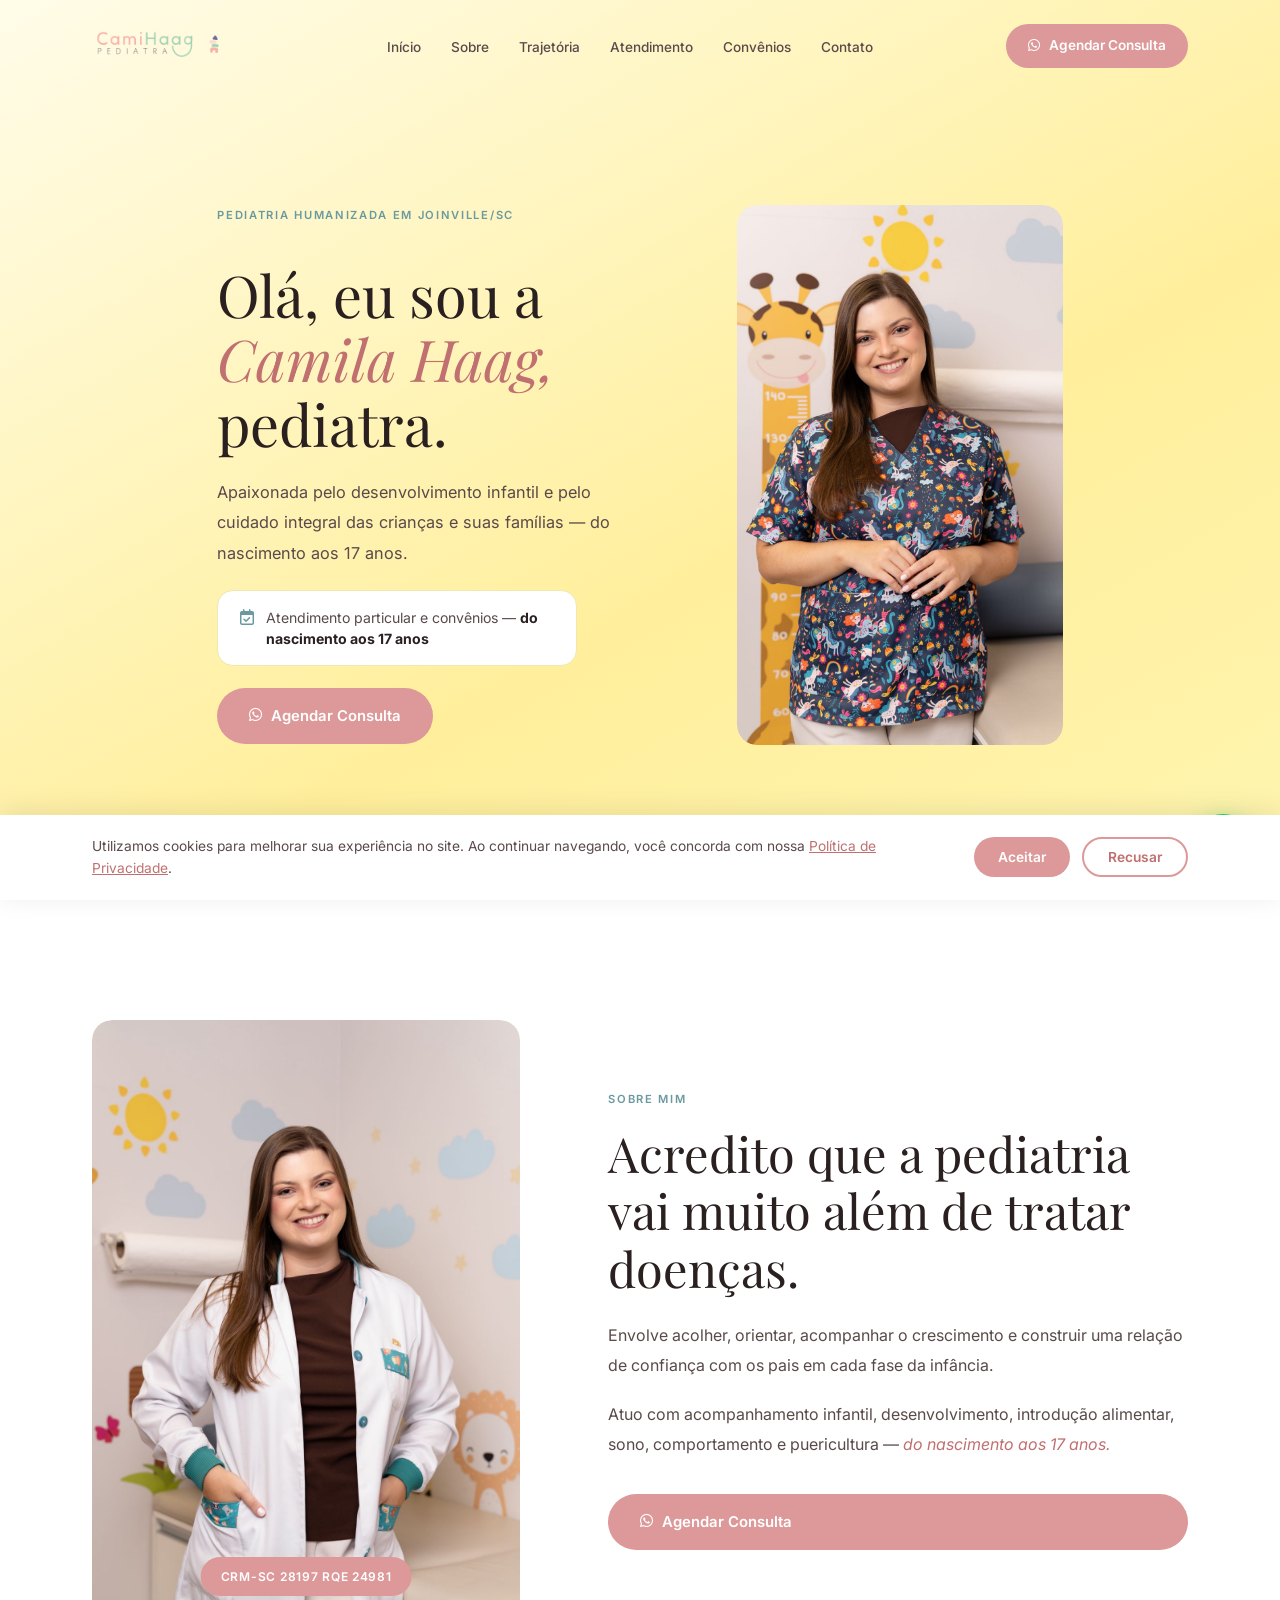
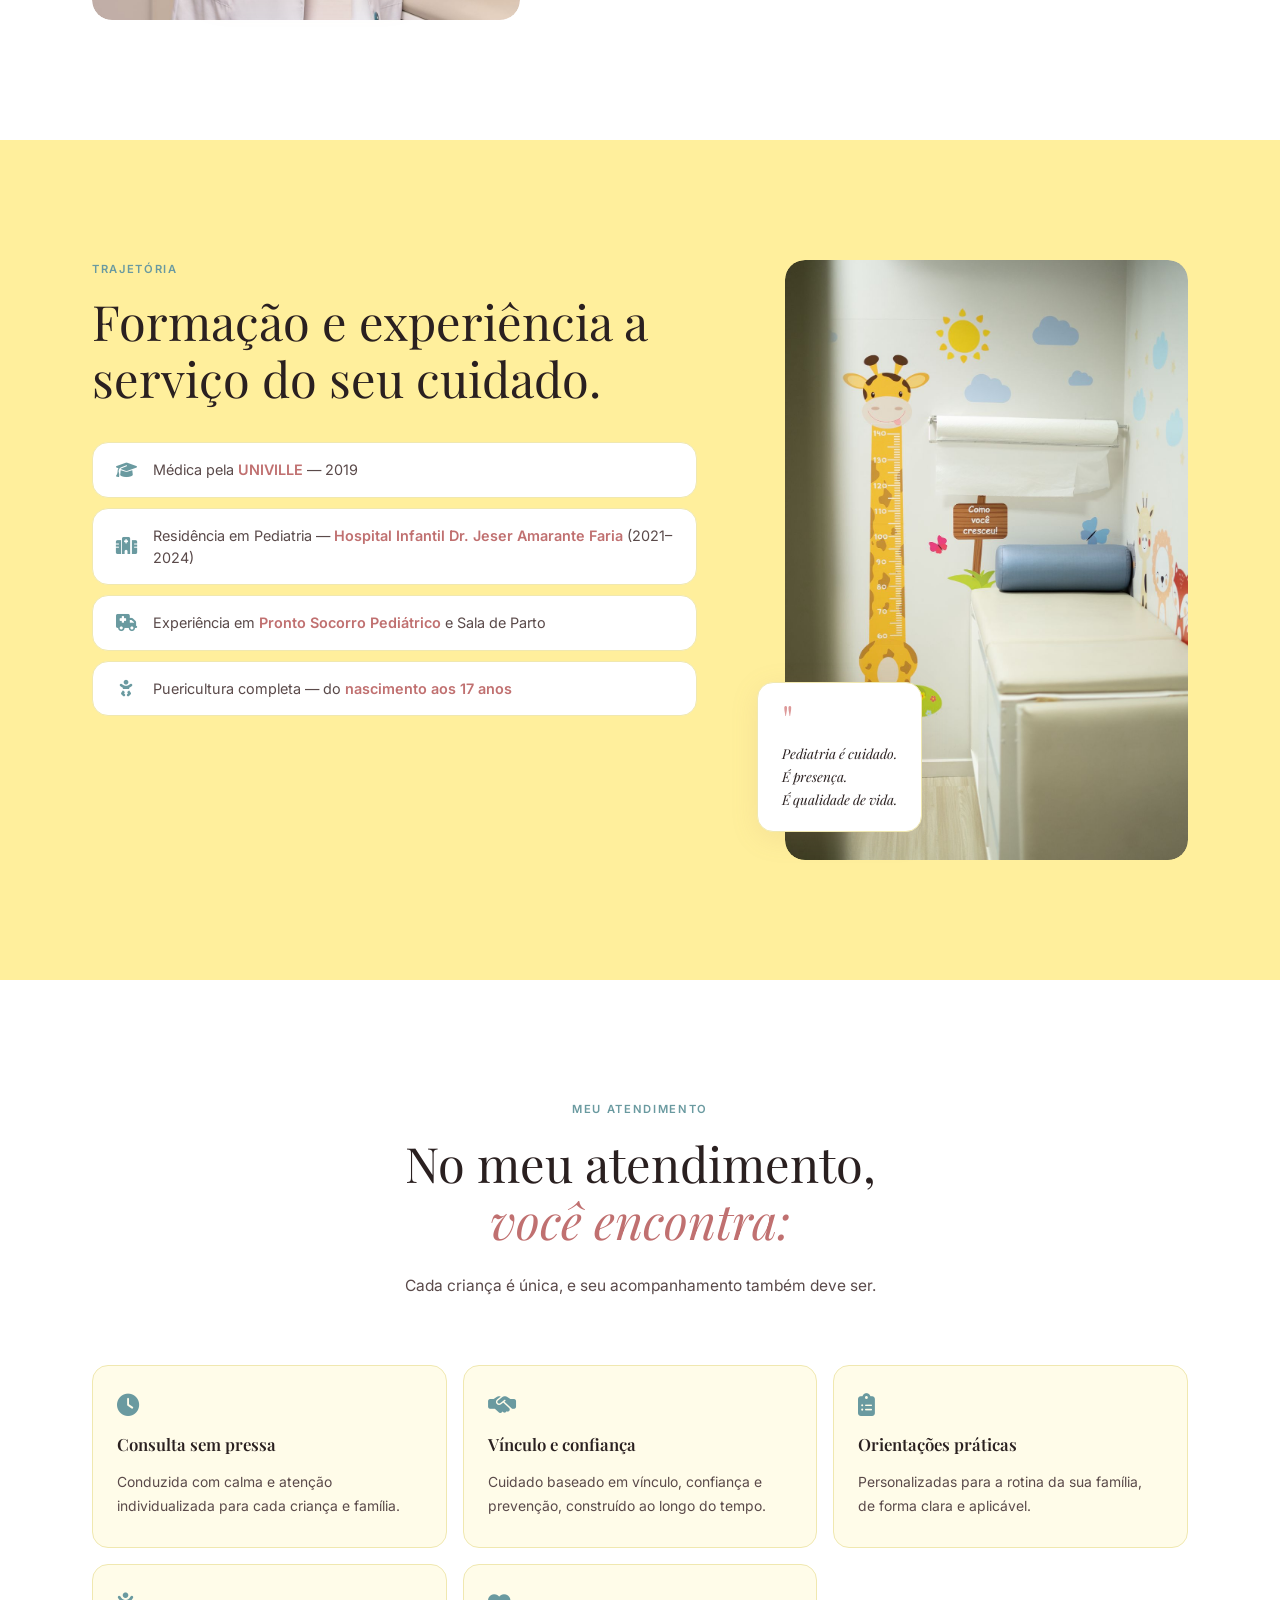
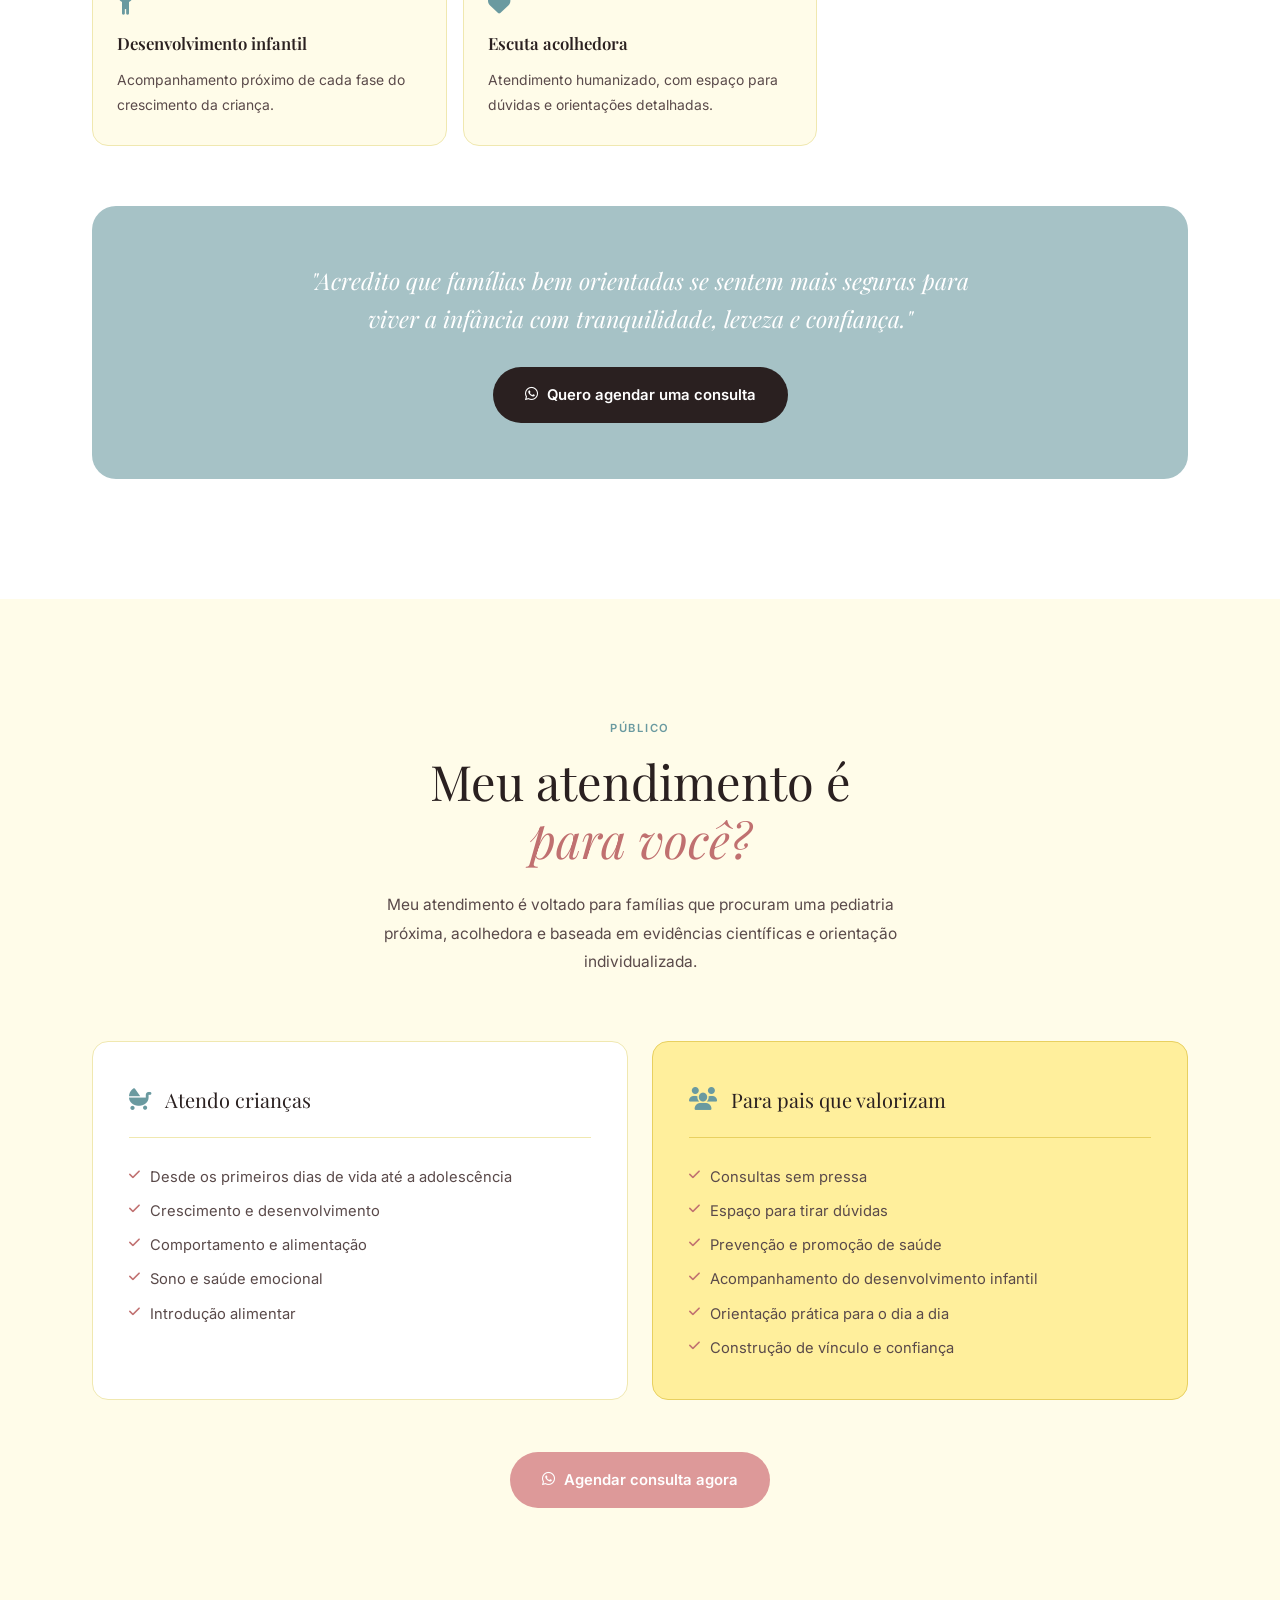
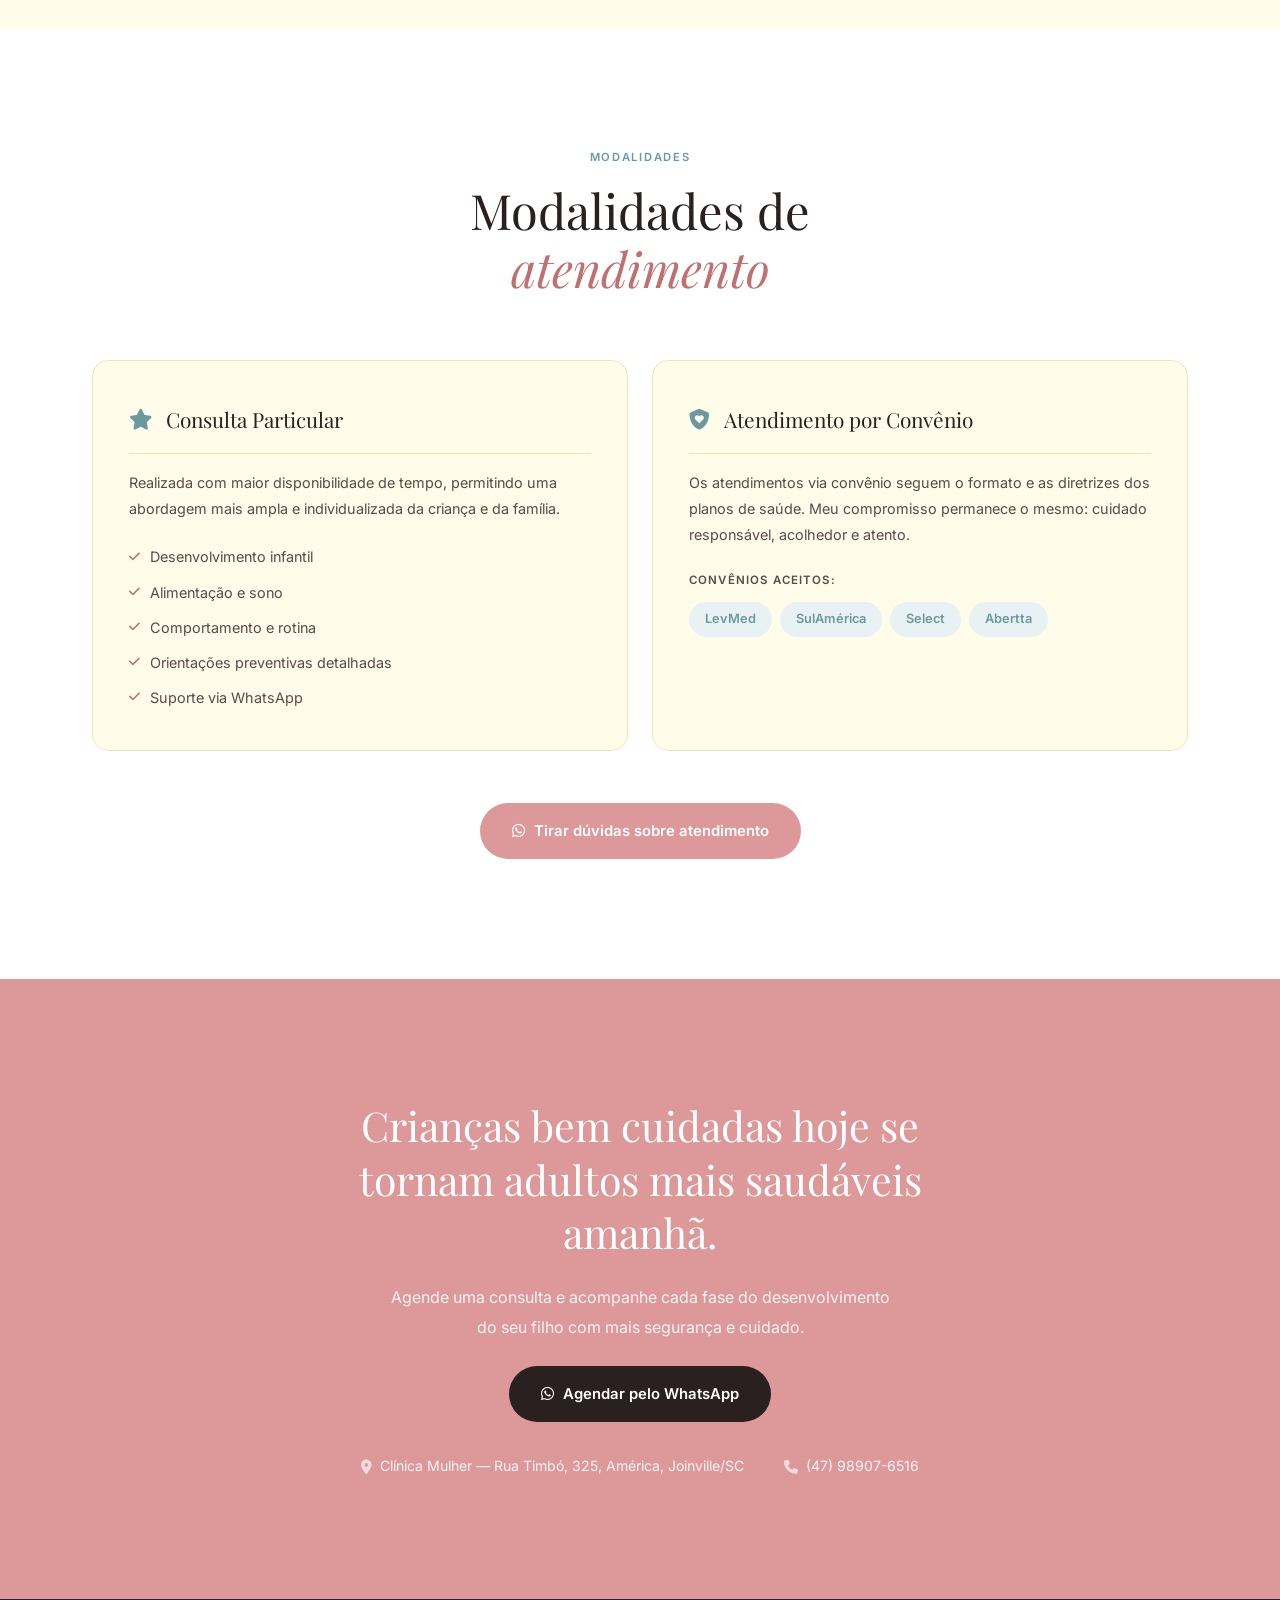
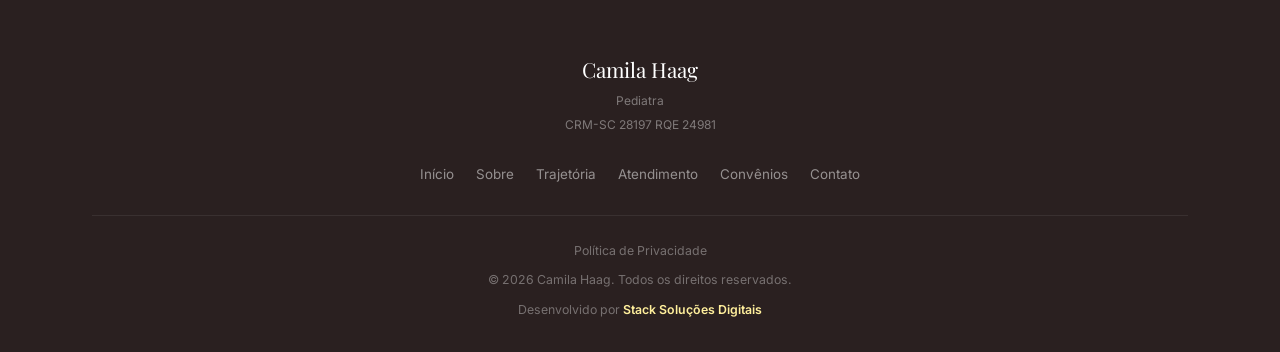
==== index.html @ 3eb721f3 "ajustes" ====
<!DOCTYPE html>
<html lang="pt-BR">
<head>
  <meta charset="UTF-8" />
  <meta name="viewport" content="width=device-width, initial-scale=1.0" />
  <meta name="description" content="Camila Haag - Pediatra em Joinville/SC. Atendimento humanizado, do nascimento à adolescência." />
  <title>Camila Haag | Pediatra</title>
  <link rel="preconnect" href="https://fonts.googleapis.com" />
  <link rel="preconnect" href="https://fonts.gstatic.com" crossorigin />
  <link href="https://fonts.googleapis.com/css2?family=Playfair+Display:ital,wght@0,400;0,600;1,400;1,600&family=Inter:wght@300;400;500;600&display=swap" rel="stylesheet" />
  <link rel="stylesheet" href="https://cdnjs.cloudflare.com/ajax/libs/font-awesome/6.5.0/css/all.min.css" />
  <link rel="stylesheet" href="styles.css" />
</head>
<body>

  <!-- ===== HEADER ===== -->
  <header class="header" id="header">
    <nav class="nav container">
      <div class="nav-logo">
        <img src="assets/logo.png" alt="Logo Camila Haag" class="nav-logo-img" />
        <div class="nav-logo-text">
        </div>
      </div>
      <ul class="nav-menu" id="navMenu">
        <li><a href="#inicio" class="nav-link">Início</a></li>
        <li><a href="#sobre" class="nav-link">Sobre</a></li>
        <li><a href="#trajetoria" class="nav-link">Trajetória</a></li>
        <li><a href="#atendimento" class="nav-link">Atendimento</a></li>
        <li><a href="#convenios" class="nav-link">Convênios</a></li>
        <li><a href="#contato" class="nav-link">Contato</a></li>
      </ul>
      <a href="https://wa.me/5547989076516?text=Olá%20Camila%2C%20vim%20pelo%20site%20e%20gostaria%20de%20agendar%20uma%20consulta." target="_blank" class="btn btn-primary nav-cta">
        <i class="fa-brands fa-whatsapp"></i> Agendar Consulta
      </a>
      <button class="hamburger" id="hamburger" aria-label="Menu">
        <span></span><span></span><span></span>
      </button>
    </nav>
  </header>

  <!-- ===== HERO ===== -->
  <section class="hero" id="inicio">
    <div class="container hero-container">
      <div class="hero-content" data-animate>
        <span class="eyebrow">Pediatria humanizada em Joinville/SC</span>
        <h1 class="hero-title">
          Olá, eu sou a<br />
          <em>Camila Haag,</em><br />
          pediatra.
        </h1>
        <p class="hero-subtitle">Apaixonada pelo desenvolvimento infantil e pelo cuidado integral das crianças e suas famílias — do nascimento aos 17 anos.</p>
        <div class="hero-info-card">
          <i class="fa-regular fa-calendar-check"></i>
          <span>Atendimento particular e convênios — <strong>do nascimento aos 17 anos</strong></span>
        </div>
        <a href="https://wa.me/5547989076516?text=Olá%20Camila%2C%20vim%20pelo%20site%20e%20gostaria%20de%20agendar%20uma%20consulta." target="_blank" class="btn btn-primary">
          <i class="fa-brands fa-whatsapp"></i> Agendar Consulta
        </a>
      </div>
      <div class="hero-photo" data-animate>
        <div class="photo-placeholder photo-placeholder--hero">
          <img src="assets/perfil-camila.jpeg" alt="Foto da Dra. Camila Haag">
        </div>
      </div>
    </div>
  </section>

  <!-- ===== SOBRE ===== -->
  <section class="sobre" id="sobre">
    <div class="container sobre-container">
      <div class="sobre-photo" data-animate>
        <div class="sobre-photo-wrap">
          <!-- SUBSTITUIR PELA FOTO REAL DA DRA. CAMILA -->
          <div class="photo-placeholder photo-placeholder--tall">
            <img src="assets/sobre-camila.jpeg" alt="Foto da Dra. Camila Haag">
          </div>
          <div class="crm-badge">CRM-SC 28197 RQE 24981</div>
        </div>
      </div>
      <div class="sobre-content" data-animate>
        <span class="eyebrow">Sobre mim</span>
        <h2 class="section-title-xl">Acredito que a pediatria vai muito além de tratar doenças.</h2>
        <p class="sobre-text">Envolve acolher, orientar, acompanhar o crescimento e construir uma relação de confiança com os pais em cada fase da infância.</p>
        <p class="sobre-text">Atuo com acompanhamento infantil, desenvolvimento, introdução alimentar, sono, comportamento e puericultura — <em>do nascimento aos 17 anos.</em></p>
        <a href="https://wa.me/5547989076516?text=Olá%20Camila%2C%20vim%20pelo%20site%20e%20gostaria%20de%20agendar%20uma%20consulta." target="_blank" class="btn btn-primary">
          <i class="fa-brands fa-whatsapp"></i> Agendar Consulta
        </a>
      </div>
    </div>
  </section>

  <!-- ===== TRAJETÓRIA ===== -->
  <section class="trajetoria" id="trajetoria">
    <div class="container trajetoria-container">
      <div class="trajetoria-content" data-animate>
        <span class="eyebrow">Trajetória</span>
        <h2 class="section-title-xl">Formação e experiência a serviço do seu cuidado.</h2>
        <div class="formacao-list">
          <div class="formacao-item" data-animate>
            <i class="fa-solid fa-graduation-cap"></i>
            <p>Médica pela <strong>UNIVILLE</strong> — 2019</p>
          </div>
          <div class="formacao-item" data-animate>
            <i class="fa-solid fa-hospital"></i>
            <p>Residência em Pediatria — <strong>Hospital Infantil Dr. Jeser Amarante Faria</strong> (2021–2024)</p>
          </div>
          <div class="formacao-item" data-animate>
            <i class="fa-solid fa-truck-medical"></i>
            <p>Experiência em <strong>Pronto Socorro Pediátrico</strong> e Sala de Parto</p>
          </div>
          <div class="formacao-item" data-animate>
            <i class="fa-solid fa-baby"></i>
            <p>Puericultura completa — do <strong>nascimento aos 17 anos</strong></p>
          </div>
        </div>
      </div>
      <div class="trajetoria-photo" data-animate>
        <div class="trajetoria-photo-wrap">
          <!-- SUBSTITUIR PELA FOTO REAL DA DRA. CAMILA -->
          <div class="photo-placeholder photo-placeholder--tall">
            <img src="assets/trajetoria-camila.jpeg" alt="Foto da Dra. Camila Haag">
          </div>
          <div class="trajetoria-quote">
            <span class="quote-mark">"</span>
            <p><em>Pediatria é cuidado.<br />É presença.<br />É qualidade de vida.</em></p>
          </div>
        </div>
      </div>
    </div>
  </section>

  <!-- ===== ATENDIMENTO ===== -->
  <section class="atendimento" id="atendimento">
    <div class="container">
      <div class="section-header" data-animate>
        <span class="eyebrow">Meu atendimento</span>
        <h2 class="section-title-xl">No meu atendimento,<br /><em>você encontra:</em></h2>
        <p class="section-subtitle">Cada criança é única, e seu acompanhamento também deve ser.</p>
      </div>
      <div class="atendimento-grid">
        <div class="atendimento-card" data-animate>
          <i class="fa-solid fa-clock"></i>
          <h3>Consulta sem pressa</h3>
          <p>Conduzida com calma e atenção individualizada para cada criança e família.</p>
        </div>
        <div class="atendimento-card" data-animate>
          <i class="fa-solid fa-handshake-simple"></i>
          <h3>Vínculo e confiança</h3>
          <p>Cuidado baseado em vínculo, confiança e prevenção, construído ao longo do tempo.</p>
        </div>
        <div class="atendimento-card" data-animate>
          <i class="fa-solid fa-clipboard-list"></i>
          <h3>Orientações práticas</h3>
          <p>Personalizadas para a rotina da sua família, de forma clara e aplicável.</p>
        </div>
        <div class="atendimento-card" data-animate>
          <i class="fa-solid fa-child-reaching"></i>
          <h3>Desenvolvimento infantil</h3>
          <p>Acompanhamento próximo de cada fase do crescimento da criança.</p>
        </div>
        <div class="atendimento-card" data-animate>
          <i class="fa-solid fa-heart"></i>
          <h3>Escuta acolhedora</h3>
          <p>Atendimento humanizado, com espaço para dúvidas e orientações detalhadas.</p>
        </div>
      </div>
      <div class="atendimento-destaque" data-animate>
        <blockquote>"Acredito que famílias bem orientadas se sentem mais seguras para viver a infância com tranquilidade, leveza e confiança."</blockquote>
        <a href="https://wa.me/5547989076516?text=Olá%20Camila%2C%20vim%20pelo%20site%20e%20gostaria%20de%20agendar%20uma%20consulta." target="_blank" class="btn btn-dark">
          <i class="fa-brands fa-whatsapp"></i> Quero agendar uma consulta
        </a>
      </div>
    </div>
  </section>

  <!-- ===== PARA VOCÊ? ===== -->
  <section class="para-voce" id="para-voce">
    <div class="container">
      <div class="section-header" data-animate>
        <span class="eyebrow">Público</span>
        <h2 class="section-title-xl">Meu atendimento é<br /><em>para você?</em></h2>
        <p class="section-subtitle">Meu atendimento é voltado para famílias que procuram uma pediatria próxima, acolhedora e baseada em evidências científicas e orientação individualizada.</p>
      </div>
      <div class="para-voce-grid">
        <div class="para-voce-card" data-animate>
          <div class="para-voce-header">
            <i class="fa-solid fa-baby-carriage"></i>
            <h3>Atendo crianças</h3>
          </div>
          <ul>
            <li><i class="fa-solid fa-check"></i> Desde os primeiros dias de vida até a adolescência</li>
            <li><i class="fa-solid fa-check"></i> Crescimento e desenvolvimento</li>
            <li><i class="fa-solid fa-check"></i> Comportamento e alimentação</li>
            <li><i class="fa-solid fa-check"></i> Sono e saúde emocional</li>
            <li><i class="fa-solid fa-check"></i> Introdução alimentar</li>
          </ul>
        </div>
        <div class="para-voce-card para-voce-card--destaque" data-animate>
          <div class="para-voce-header">
            <i class="fa-solid fa-users"></i>
            <h3>Para pais que valorizam</h3>
          </div>
          <ul>
            <li><i class="fa-solid fa-check"></i> Consultas sem pressa</li>
            <li><i class="fa-solid fa-check"></i> Espaço para tirar dúvidas</li>
            <li><i class="fa-solid fa-check"></i> Prevenção e promoção de saúde</li>
            <li><i class="fa-solid fa-check"></i> Acompanhamento do desenvolvimento infantil</li>
            <li><i class="fa-solid fa-check"></i> Orientação prática para o dia a dia</li>
            <li><i class="fa-solid fa-check"></i> Construção de vínculo e confiança</li>
          </ul>
        </div>
      </div>
      <div class="section-cta" data-animate>
        <a href="https://wa.me/5547989076516?text=Olá%20Camila%2C%20vim%20pelo%20site%20e%20gostaria%20de%20agendar%20uma%20consulta." target="_blank" class="btn btn-primary">
          <i class="fa-brands fa-whatsapp"></i> Agendar consulta agora
        </a>
      </div>
    </div>
  </section>

  <!-- ===== CONVÊNIOS ===== -->
  <section class="convenios" id="convenios">
    <div class="container">
      <div class="section-header" data-animate>
        <span class="eyebrow">Modalidades</span>
        <h2 class="section-title-xl">Modalidades de<br /><em>atendimento</em></h2>
      </div>
      <div class="convenios-grid">
        <div class="convenio-card" data-animate>
          <div class="convenio-topo">
            <i class="fa-solid fa-star"></i>
            <h3>Consulta Particular</h3>
          </div>
          <p>Realizada com maior disponibilidade de tempo, permitindo uma abordagem mais ampla e individualizada da criança e da família.</p>
          <ul>
            <li><i class="fa-solid fa-check"></i> Desenvolvimento infantil</li>
            <li><i class="fa-solid fa-check"></i> Alimentação e sono</li>
            <li><i class="fa-solid fa-check"></i> Comportamento e rotina</li>
            <li><i class="fa-solid fa-check"></i> Orientações preventivas detalhadas</li>
            <li><i class="fa-solid fa-check"></i> Suporte via WhatsApp</li>
          </ul>
        </div>
        <div class="convenio-card" data-animate>
          <div class="convenio-topo">
            <i class="fa-solid fa-shield-heart"></i>
            <h3>Atendimento por Convênio</h3>
          </div>
          <p>Os atendimentos via convênio seguem o formato e as diretrizes dos planos de saúde. Meu compromisso permanece o mesmo: cuidado responsável, acolhedor e atento.</p>
          <div class="convenios-aceitos">
            <span>Convênios aceitos:</span>
            <div class="convenios-tags">
              <span class="tag">LevMed</span>
              <span class="tag">SulAmérica</span>
              <span class="tag">Select</span>
              <span class="tag">Abertta</span>
            </div>
          </div>
        </div>
      </div>
      <div class="section-cta" data-animate>
        <a href="https://wa.me/5547989076516?text=Olá%20Camila%2C%20vim%20pelo%20site%20e%20gostaria%20de%20tirar%20dúvidas%20sobre%20o%20atendimento." target="_blank" class="btn btn-primary">
          <i class="fa-brands fa-whatsapp"></i> Tirar dúvidas sobre atendimento
        </a>
      </div>
    </div>
  </section>

  <!-- ===== CTA FINAL ===== -->
  <section class="contato" id="contato">
    <div class="container contato-container" data-animate>
      <h2 class="contato-title">Crianças bem cuidadas hoje se tornam adultos mais saudáveis amanhã.</h2>
      <p class="contato-sub">Agende uma consulta e acompanhe cada fase do desenvolvimento do seu filho com mais segurança e cuidado.</p>
      <a href="https://wa.me/5547989076516?text=Olá%20Camila%2C%20vim%20pelo%20site%20e%20gostaria%20de%20agendar%20uma%20consulta." target="_blank" class="btn btn-dark">
        <i class="fa-brands fa-whatsapp"></i> Agendar pelo WhatsApp
      </a>
      <div class="contato-info">
        <span><i class="fa-solid fa-location-dot"></i> Clínica Mulher — Rua Timbó, 325, América, Joinville/SC</span>
        <span><i class="fa-solid fa-phone"></i> (47) 98907-6516</span>
      </div>
    </div>
  </section>

  <!-- ===== RODAPÉ ===== -->
  <footer class="footer">
    <div class="container footer-container">
      <div class="footer-brand">
        <span class="footer-name">Camila Haag</span>
        <span class="footer-role">Pediatra</span>
        <span class="footer-crm">CRM-SC 28197 RQE 24981</span>
      </div>
      <div class="footer-links">
        <a href="#inicio">Início</a>
        <a href="#sobre">Sobre</a>
        <a href="#trajetoria">Trajetória</a>
        <a href="#atendimento">Atendimento</a>
        <a href="#convenios">Convênios</a>
        <a href="#contato">Contato</a>
      </div>
      <div class="footer-legal">
        <a href="politica-de-privacidade.html">Política de Privacidade</a>
        <span>© 2026 Camila Haag. Todos os direitos reservados.</span>
        <span>Desenvolvido por <a href="https://www.soustack.com.br" target="_blank" rel="noopener" class="stack-link">Stack Soluções Digitais</a></span>
      </div>
    </div>
  </footer>

  <!-- ===== WHATSAPP FLUTUANTE ===== -->
  <a href="https://wa.me/5547989076516?text=Olá%20Camila%2C%20vim%20pelo%20site%20e%20gostaria%20de%20agendar%20uma%20consulta." target="_blank" class="whatsapp-float" aria-label="WhatsApp">
    <i class="fa-brands fa-whatsapp"></i>
  </a>

  <!-- ===== COOKIE BANNER ===== -->
  <div class="cookie-banner" id="cookieBanner">
    <div class="cookie-content">
      <p>Utilizamos cookies para melhorar sua experiência no site. Ao continuar navegando, você concorda com nossa <a href="politica-de-privacidade.html">Política de Privacidade</a>.</p>
      <div class="cookie-buttons">
        <button class="cookie-btn cookie-accept" id="cookieAccept">Aceitar</button>
        <button class="cookie-btn cookie-decline" id="cookieDecline">Recusar</button>
      </div>
    </div>
  </div>

  <script src="script.js"></script>
</body>
</html>
---- styles.css ----
/* ===========================
   VARIÁVEIS E RESET
=========================== */
:root {
  --color-bg:           #fffce9;   /* amarelo muito claro — fundo principal */
  --color-yellow:       #ffef9c;   /* amarelo — destaques, cards, seções alt */
  --color-pink:         #dd9999;   /* rosa — botões primários, badges, accents */
  --color-blue:         #a6c2c6;   /* azul acinzentado — ícones, tags, hover */

  /* Derivados */
  --color-pink-dark:    #c07070;   /* rosa escuro — hover botões */
  --color-pink-light:   #f9e8e8;   /* rosa clarinho — fundo card destaque */
  --color-blue-dark:    #6a9aa0;   /* azul escuro — eyebrow, texto ícone */
  --color-blue-light:   #e8f2f4;   /* azul clarinho — fundo tags */
  --color-yellow-dark:  #e8d060;   /* amarelo escuro — borda/hover */

  --color-text:         #2a2020;   /* quase preto quente */
  --color-text-light:   #5a4a4a;   /* marrom acinzentado — parágrafos */
  --color-border:       #f0e8b0;   /* borda amarelada suave */
  --color-white:        #ffffff;

  --font-title: 'Playfair Display', serif;
  --font-body:  'Inter', sans-serif;

  --shadow-sm: 0 2px 10px rgba(180,140,100,0.08);
  --shadow-md: 0 6px 28px rgba(180,140,100,0.13);
  --shadow-lg: 0 16px 56px rgba(180,140,100,0.16);

  --radius-card:  16px;
  --radius-photo: 20px;
  --radius-pill:  50px;

  --transition: 0.3s ease;
}

*, *::before, *::after { box-sizing: border-box; margin: 0; padding: 0; }
html { scroll-behavior: smooth; }

body {
  font-family: var(--font-body);
  background: var(--color-bg);
  color: var(--color-text);
  line-height: 1.75;
  overflow-x: hidden;
}

img { max-width: 100%; height: auto; display: block; object-fit: cover; }
a { text-decoration: none; color: inherit; }
ul { list-style: none; }

.container {
  max-width: 1160px;
  margin: 0 auto;
  padding: 0 32px;
}

/* ===========================
   EYEBROW
=========================== */
.eyebrow {
  display: block;
  font-size: 0.7rem;
  font-weight: 600;
  letter-spacing: 0.15em;
  text-transform: uppercase;
  color: var(--color-blue-dark);
  margin-bottom: 14px;
}

/* ===========================
   TÍTULOS
=========================== */
.section-title-xl {
  font-family: var(--font-title);
  font-size: clamp(2rem, 3.8vw, 3.2rem);
  font-weight: 400;
  line-height: 1.18;
  color: var(--color-text);
  margin-bottom: 24px;
}
.section-title-xl em {
  font-style: italic;
  color: var(--color-pink-dark);
}

.section-subtitle {
  font-size: 0.97rem;
  color: var(--color-text-light);
  max-width: 540px;
  margin: 0 auto;
  line-height: 1.85;
  text-align: center;
}

.section-header { text-align: center; margin-bottom: 64px; }
.section-cta    { text-align: center; margin-top: 52px; }

/* ===========================
   BOTÕES
=========================== */
.btn {
  display: inline-flex;
  align-items: center;
  gap: 9px;
  padding: 15px 32px;
  border-radius: var(--radius-pill);
  font-family: var(--font-body);
  font-size: 0.93rem;
  font-weight: 600;
  cursor: pointer;
  border: none;
  transition: all var(--transition);
}

/* botão rosa — CTA principal */
.btn-primary {
  background: var(--color-pink);
  color: var(--color-white);
}
.btn-primary:hover {
  background: var(--color-pink-dark);
  transform: translateY(-2px);
  box-shadow: 0 8px 24px rgba(221,153,153,0.4);
}

/* botão escuro — sobre fundo colorido */
.btn-dark {
  background: var(--color-text);
  color: var(--color-white);
}
.btn-dark:hover {
  background: #111;
  transform: translateY(-2px);
  box-shadow: var(--shadow-md);
}

/* ===========================
   PHOTO PLACEHOLDER
=========================== */
.photo-placeholder {
  width: 100%;
  background: var(--color-blue-light);
  border-radius: var(--radius-photo);
  display: flex;
  flex-direction: column;
  align-items: center;
  justify-content: center;
  gap: 14px;
  color: var(--color-blue-dark);
  border: 2px dashed var(--color-blue);
  overflow: hidden;
  position: relative;
}
.photo-placeholder i    { font-size: 3rem; opacity: 0.35; }
.photo-placeholder span { font-size: 0.82rem; opacity: 0.5; font-weight: 500; }
.photo-placeholder--hero { height: 540px; }
.photo-placeholder--tall { height: 600px; }

.photo-placeholder img {
  position: absolute;
  top: 0;
  left: 0;
  width: 100%;
  height: 100%;
  object-fit: cover;
  object-position: center top;
  border-radius: var(--radius-photo);
}

.photo-placeholder:has(img) {
  border: none;
  background: transparent;
}

.photo-placeholder:has(img) i,
.photo-placeholder:has(img) span {
  display: none;
}

/* Foto dentro da moldura — centralizada e sem corte */
.hero-photo img,
.sobre-photo-wrap img,
.trajetoria-photo-wrap img {
  width: 100%;
  height: 100%;
  object-fit: cover;
  object-position: center top;
  border-radius: 20px;
  display: block;
}

/* ===========================
   HEADER
=========================== */
.header {
  position: fixed;
  top: 0; left: 0;
  width: 100%;
  z-index: 1000;
  padding: 22px 0;
  transition: all var(--transition);
}
.header.scrolled {
  background: rgba(255,252,233,0.97);
  backdrop-filter: blur(12px);
  box-shadow: 0 1px 0 var(--color-border);
  padding: 14px 0;
}

.nav {
  display: flex;
  align-items: center;
  justify-content: space-between;
  gap: 20px;
}

.nav-logo {
  display: flex;
  align-items: center;
  gap: 12px;
  margin-right: 20px;
}
.nav-logo-img {
  height: 48px;
  width: auto;
  object-fit: contain;
}
.nav-logo-text {
  display: flex;
  flex-direction: column;
  line-height: 1.2;
}
.nav-logo-name {
  font-family: var(--font-title);
  font-size: 1.18rem;
  font-weight: 600;
  color: var(--color-text);
}
.nav-logo-sub {
  font-size: 0.68rem;
  color: var(--color-blue-dark);
  letter-spacing: 0.1em;
  text-transform: uppercase;
  font-weight: 500;
}

.nav-menu { display: flex; gap: 2px; }
.nav-link {
  font-size: 0.85rem;
  font-weight: 500;
  color: var(--color-text-light);
  padding: 7px 14px;
  border-radius: var(--radius-pill);
  transition: all var(--transition);
}
.nav-link:hover {
  color: var(--color-pink-dark);
  background: var(--color-pink-light);
}

.nav-cta { font-size: 0.85rem; padding: 10px 22px; }

.hamburger {
  display: none;
  flex-direction: column;
  gap: 5px;
  background: none;
  border: none;
  cursor: pointer;
  z-index: 1001;
}
.hamburger span {
  display: block;
  width: 24px; height: 2px;
  background: var(--color-text);
  border-radius: 2px;
  transition: all var(--transition);
}
.hamburger.active span:nth-child(1) { transform: translateY(7px) rotate(45deg); }
.hamburger.active span:nth-child(2) { opacity: 0; }
.hamburger.active span:nth-child(3) { transform: translateY(-7px) rotate(-45deg); }

/* ===========================
   HERO
=========================== */
.hero {
  min-height: 100vh;
  background: linear-gradient(150deg, var(--color-bg) 0%, var(--color-yellow) 60%, #fff5b0 100%);
  display: flex;
  align-items: center;
  padding: 130px 0 80px;
}

.hero-container {
  display: grid;
  grid-template-columns: 1.15fr 0.85fr;
  gap: 80px;
  align-items: center;
}

.hero-content {
  display: flex;
  flex-direction: column;
  align-items: flex-start;
  gap: 22px;
}

.hero-title {
  font-family: var(--font-title);
  font-size: clamp(2.4rem, 4.5vw, 4rem);
  font-weight: 400;
  line-height: 1.12;
  color: var(--color-text);
}
.hero-title em {
  font-style: italic;
  color: var(--color-pink-dark);
}

.hero-subtitle {
  font-size: 1.02rem;
  color: var(--color-text-light);
  max-width: 440px;
  line-height: 1.85;
}

.hero-info-card {
  display: inline-flex;
  align-items: flex-start;
  gap: 12px;
  background: var(--color-white);
  border: 1px solid var(--color-border);
  border-radius: var(--radius-card);
  padding: 16px 22px;
  font-size: 0.88rem;
  color: var(--color-text-light);
  max-width: 360px;
  line-height: 1.5;
}
.hero-info-card i      { color: var(--color-blue-dark); font-size: 1rem; margin-top: 2px; flex-shrink: 0; }
.hero-info-card strong { color: var(--color-text); }

/* ===========================
   SOBRE
=========================== */
.sobre {
  padding: 120px 0;
  background: var(--color-white);
}

.sobre-container {
  display: grid;
  grid-template-columns: 0.85fr 1.15fr;
  gap: 88px;
  align-items: center;
}

.sobre-photo-wrap { position: relative; }

.crm-badge {
  position: absolute;
  bottom: 24px;
  left: 50%;
  transform: translateX(-50%);
  background: var(--color-pink);
  color: var(--color-white);
  font-size: 0.75rem;
  font-weight: 600;
  letter-spacing: 0.06em;
  padding: 9px 20px;
  border-radius: var(--radius-pill);
  white-space: nowrap;
  box-shadow: var(--shadow-md);
}

.sobre-content { display: flex; flex-direction: column; }
.sobre-text {
  font-size: 1rem;
  color: var(--color-text-light);
  line-height: 1.9;
  margin-bottom: 18px;
}
.sobre-text em { color: var(--color-pink-dark); font-style: italic; }
.sobre-content .btn { margin-top: 16px; }

/* ===========================
   TRAJETÓRIA
=========================== */
.trajetoria {
  padding: 120px 0;
  background: var(--color-yellow);
}

.trajetoria-container {
  display: grid;
  grid-template-columns: 1.2fr 0.8fr;
  gap: 88px;
  align-items: start;
}

.trajetoria-content .eyebrow        { margin-bottom: 12px; }
.trajetoria-content .section-title-xl { margin-bottom: 36px; }

.formacao-list { display: flex; flex-direction: column; gap: 10px; }

.formacao-item {
  display: flex;
  align-items: center;
  gap: 16px;
  background: var(--color-white);
  border: 1px solid var(--color-border);
  border-radius: var(--radius-card);
  padding: 16px 22px;
  transition: all var(--transition);
}
.formacao-item:hover {
  border-color: var(--color-blue);
  box-shadow: var(--shadow-sm);
  transform: translateX(5px);
}

.formacao-item > i {
  color: var(--color-blue-dark);
  font-size: 1.05rem;
  flex-shrink: 0;
  width: 22px;
  text-align: center;
}
.formacao-item p      { font-size: 0.9rem; color: var(--color-text-light); line-height: 1.5; }
.formacao-item strong { color: var(--color-pink-dark); font-weight: 600; }

.trajetoria-photo-wrap { position: relative; }

.trajetoria-quote {
  position: absolute;
  bottom: 28px;
  left: -28px;
  background: var(--color-white);
  border: 1px solid var(--color-border);
  border-radius: var(--radius-card);
  padding: 20px 24px;
  max-width: 210px;
  box-shadow: var(--shadow-md);
}
.quote-mark {
  font-family: var(--font-title);
  font-size: 2.4rem;
  color: var(--color-pink);
  line-height: 0.8;
  display: block;
  margin-bottom: 8px;
}
.trajetoria-quote p {
  font-family: var(--font-title);
  font-size: 0.85rem;
  color: var(--color-text);
  font-style: italic;
  line-height: 1.7;
}

/* ===========================
   ATENDIMENTO
=========================== */
.atendimento {
  padding: 120px 0;
  background: var(--color-white);
}

.atendimento-grid {
  display: grid;
  grid-template-columns: repeat(3, 1fr);
  gap: 16px;
}

.atendimento-card {
  background: var(--color-bg);
  border-radius: var(--radius-card);
  padding: 28px 24px;
  border: 1px solid var(--color-border);
  transition: all var(--transition);
}
.atendimento-card:hover {
  transform: translateY(-4px);
  box-shadow: var(--shadow-md);
  border-color: var(--color-blue);
}

.atendimento-card > i {
  color: var(--color-blue-dark);
  font-size: 1.4rem;
  margin-bottom: 14px;
  display: block;
}
.atendimento-card h3 {
  font-family: var(--font-title);
  font-size: 1.05rem;
  font-weight: 600;
  margin-bottom: 10px;
  color: var(--color-text);
}
.atendimento-card p {
  font-size: 0.87rem;
  color: var(--color-text-light);
  line-height: 1.75;
}

.atendimento-destaque {
  margin-top: 60px;
  padding: 56px 64px;
  background: var(--color-blue);
  border-radius: 24px;
  text-align: center;
  display: flex;
  flex-direction: column;
  align-items: center;
  gap: 28px;
}
.atendimento-destaque blockquote {
  font-family: var(--font-title);
  font-size: clamp(1.1rem, 2.2vw, 1.45rem);
  font-style: italic;
  font-weight: 400;
  color: var(--color-white);
  max-width: 680px;
  line-height: 1.65;
}

/* ===========================
   PARA VOCÊ?
=========================== */
.para-voce {
  padding: 120px 0;
  background: var(--color-bg);
}

.para-voce-grid {
  display: grid;
  grid-template-columns: 1fr 1fr;
  gap: 24px;
}

.para-voce-card {
  background: var(--color-white);
  border-radius: var(--radius-card);
  padding: 40px 36px;
  border: 1px solid var(--color-border);
}
.para-voce-card--destaque {
  background: var(--color-yellow);
  border-color: var(--color-yellow-dark);
}

.para-voce-header {
  display: flex;
  align-items: center;
  gap: 14px;
  margin-bottom: 28px;
  padding-bottom: 20px;
  border-bottom: 1px solid var(--color-border);
}
.para-voce-card--destaque .para-voce-header { border-color: var(--color-yellow-dark); }
.para-voce-header > i { color: var(--color-blue-dark); font-size: 1.4rem; }
.para-voce-header h3 {
  font-family: var(--font-title);
  font-size: 1.25rem;
  font-weight: 400;
  color: var(--color-text);
}

.para-voce-card ul  { display: flex; flex-direction: column; gap: 12px; }
.para-voce-card li {
  display: flex;
  align-items: flex-start;
  gap: 10px;
  font-size: 0.92rem;
  color: var(--color-text-light);
  line-height: 1.5;
}
.para-voce-card li > i {
  color: var(--color-pink-dark);
  margin-top: 3px;
  flex-shrink: 0;
  font-size: 0.78rem;
}

/* ===========================
   CONVÊNIOS
=========================== */
.convenios {
  padding: 120px 0;
  background: var(--color-white);
}

.convenios-grid {
  display: grid;
  grid-template-columns: 1fr 1fr;
  gap: 24px;
}

.convenio-card {
  background: var(--color-bg);
  border-radius: var(--radius-card);
  padding: 40px 36px;
  border: 1px solid var(--color-border);
  transition: all var(--transition);
}
.convenio-card:hover {
  transform: translateY(-4px);
  box-shadow: var(--shadow-md);
}

.convenio-topo {
  display: flex;
  align-items: center;
  gap: 14px;
  margin-bottom: 16px;
  padding-bottom: 16px;
  border-bottom: 1px solid var(--color-border);
}
.convenio-topo > i { color: var(--color-blue-dark); font-size: 1.3rem; }
.convenio-topo h3 {
  font-family: var(--font-title);
  font-size: 1.3rem;
  font-weight: 400;
  color: var(--color-text);
}

.convenio-card > p {
  font-size: 0.9rem;
  color: var(--color-text-light);
  line-height: 1.8;
  margin-bottom: 22px;
}

.convenio-card ul   { display: flex; flex-direction: column; gap: 10px; }
.convenio-card li {
  display: flex;
  align-items: center;
  gap: 10px;
  font-size: 0.9rem;
  color: var(--color-text-light);
}
.convenio-card li > i { color: var(--color-pink-dark); font-size: 0.78rem; }

.convenios-aceitos         { margin-top: 22px; }
.convenios-aceitos > span {
  display: block;
  font-size: 0.72rem;
  font-weight: 600;
  color: var(--color-text-light);
  text-transform: uppercase;
  letter-spacing: 0.1em;
  margin-bottom: 12px;
}
.convenios-tags { display: flex; flex-wrap: wrap; gap: 8px; }
.tag {
  background: var(--color-blue-light);
  color: var(--color-blue-dark);
  font-size: 0.8rem;
  font-weight: 600;
  padding: 6px 16px;
  border-radius: var(--radius-pill);
}

/* ===========================
   CTA FINAL
=========================== */
.contato {
  padding: 120px 0;
  background: var(--color-pink);
}
.contato-container {
  text-align: center;
  display: flex;
  flex-direction: column;
  align-items: center;
  gap: 24px;
}
.contato-title {
  font-family: var(--font-title);
  font-size: clamp(1.8rem, 3.2vw, 2.8rem);
  font-weight: 400;
  color: var(--color-white);
  max-width: 700px;
  line-height: 1.3;
}
.contato-sub {
  font-size: 1rem;
  color: rgba(255,255,255,0.88);
  max-width: 520px;
  line-height: 1.85;
}
.contato-info {
  display: flex;
  gap: 40px;
  flex-wrap: wrap;
  justify-content: center;
  margin-top: 8px;
}
.contato-info span {
  display: flex;
  align-items: center;
  gap: 8px;
  font-size: 0.88rem;
  color: rgba(255,255,255,0.88);
}
.contato-info i { color: rgba(255,255,255,0.65); }

/* ===========================
   RODAPÉ
=========================== */
.footer {
  background: var(--color-text);
  padding: 52px 0 32px;
}
.footer-container {
  display: flex;
  flex-direction: column;
  align-items: center;
  gap: 28px;
  text-align: center;
}
.footer-name {
  font-family: var(--font-title);
  font-size: 1.3rem;
  font-weight: 400;
  color: var(--color-white);
  display: block;
}
.footer-role, .footer-crm {
  display: block;
  font-size: 0.75rem;
  color: rgba(255,255,255,0.4);
  margin-top: 3px;
}
.footer-links {
  display: flex;
  gap: 22px;
  flex-wrap: wrap;
  justify-content: center;
}
.footer-links a {
  font-size: 0.84rem;
  color: rgba(255,255,255,0.5);
  transition: color var(--transition);
}
.footer-links a:hover { color: var(--color-white); }

.footer-legal {
  display: flex;
  flex-direction: column;
  gap: 8px;
  align-items: center;
  border-top: 1px solid rgba(255,255,255,0.07);
  padding-top: 24px;
  width: 100%;
}
.footer-legal span,
.footer-legal a {
  font-size: 0.77rem;
  color: rgba(255,255,255,0.36);
}
.footer-legal a:hover { color: rgba(255,255,255,0.72); }
.stack-link {
  color: var(--color-yellow) !important;
  font-weight: 600;
}
.stack-link:hover { color: var(--color-white) !important; }

/* ===========================
   WHATSAPP FLUTUANTE
=========================== */
.whatsapp-float {
  position: fixed;
  bottom: 28px; right: 28px;
  width: 58px; height: 58px;
  background: #25D366;
  border-radius: 50%;
  display: flex;
  align-items: center;
  justify-content: center;
  font-size: 1.55rem;
  color: #fff;
  box-shadow: 0 4px 20px rgba(37,211,102,0.4);
  z-index: 999;
  animation: pulse-wa 2.5s infinite;
  transition: transform var(--transition);
}
.whatsapp-float:hover { transform: scale(1.1); }
@keyframes pulse-wa {
  0%,100% { box-shadow: 0 4px 20px rgba(37,211,102,0.38); }
  50%      { box-shadow: 0 4px 36px rgba(37,211,102,0.7); }
}

/* ===========================
   COOKIE BANNER
=========================== */
.cookie-banner {
  position: fixed;
  bottom: 0; left: 0;
  width: 100%;
  background: var(--color-white);
  box-shadow: 0 -4px 28px rgba(0,0,0,0.09);
  z-index: 9999;
  padding: 20px 0;
  display: none;
}
.cookie-banner.visible { display: block; }

.cookie-content {
  max-width: 1160px;
  margin: 0 auto;
  padding: 0 32px;
  display: flex;
  align-items: center;
  justify-content: space-between;
  gap: 24px;
  flex-wrap: wrap;
}
.cookie-content p {
  font-size: 0.86rem;
  color: var(--color-text-light);
  line-height: 1.65;
  flex: 1;
}
.cookie-content a { color: var(--color-pink-dark); text-decoration: underline; }

.cookie-buttons { display: flex; gap: 12px; flex-shrink: 0; }
.cookie-btn {
  padding: 10px 24px;
  border-radius: var(--radius-pill);
  font-size: 0.86rem;
  font-weight: 600;
  cursor: pointer;
  border: none;
  font-family: var(--font-body);
  transition: opacity var(--transition);
}
.cookie-accept { background: var(--color-pink); color: #fff; }
.cookie-decline {
  background: transparent;
  color: var(--color-pink-dark);
  border: 2px solid var(--color-pink);
}
.cookie-btn:hover { opacity: 0.8; }

/* ===========================
   ANIMAÇÕES
=========================== */
[data-animate] {
  opacity: 0;
  transform: translateY(28px);
  transition: opacity 0.72s ease, transform 0.72s ease;
}
[data-animate].visible {
  opacity: 1;
  transform: translateY(0);
}

/* ===========================
   RESPONSIVIDADE
=========================== */
@media (max-width: 1024px) {
  .atendimento-grid { grid-template-columns: repeat(2, 1fr); }
  .hero-container, .sobre-container, .trajetoria-container { gap: 52px; }
}

@media (max-width: 768px) {
  .nav-menu {
    display: none;
  }

  .nav-cta {
    display: none;
  }

  .nav-menu.open {
    display: flex;
    flex-direction: column;
    position: fixed;
    top: 0;
    left: 0;
    width: 100vw;
    height: 100vh;
    background-color: #fffce9;
    align-items: center;
    justify-content: center;
    gap: 32px;
    z-index: 9998;
    overflow: hidden;
  }

  .nav-menu.open .nav-link {
    font-size: 1.3rem;
    font-weight: 500;
    color: #2a2020;
  }

  .hamburger {
    display: flex;
    z-index: 9999;
    position: relative;
  }

  .hero-container,
  .sobre-container,
  .trajetoria-container {
    grid-template-columns: 1fr;
    text-align: center;
    gap: 44px;
  }

  .hero-content   { align-items: center; }
  .hero-info-card { margin: 0 auto; }
  .sobre-content  { align-items: center; text-align: center; }

  .trajetoria-quote {
    position: static;
    margin-top: 24px;
    max-width: 100%;
    left: 0;
  }

  .atendimento-grid { grid-template-columns: 1fr; }
  .atendimento-destaque { padding: 36px 24px; }

  .para-voce-grid, .convenios-grid { grid-template-columns: 1fr; }

  .contato-info   { flex-direction: column; gap: 12px; }
  .footer-links   { gap: 14px; }

  .cookie-content { flex-direction: column; align-items: flex-start; }
  .cookie-buttons { width: 100%; }
  .cookie-btn     { flex: 1; text-align: center; }
}
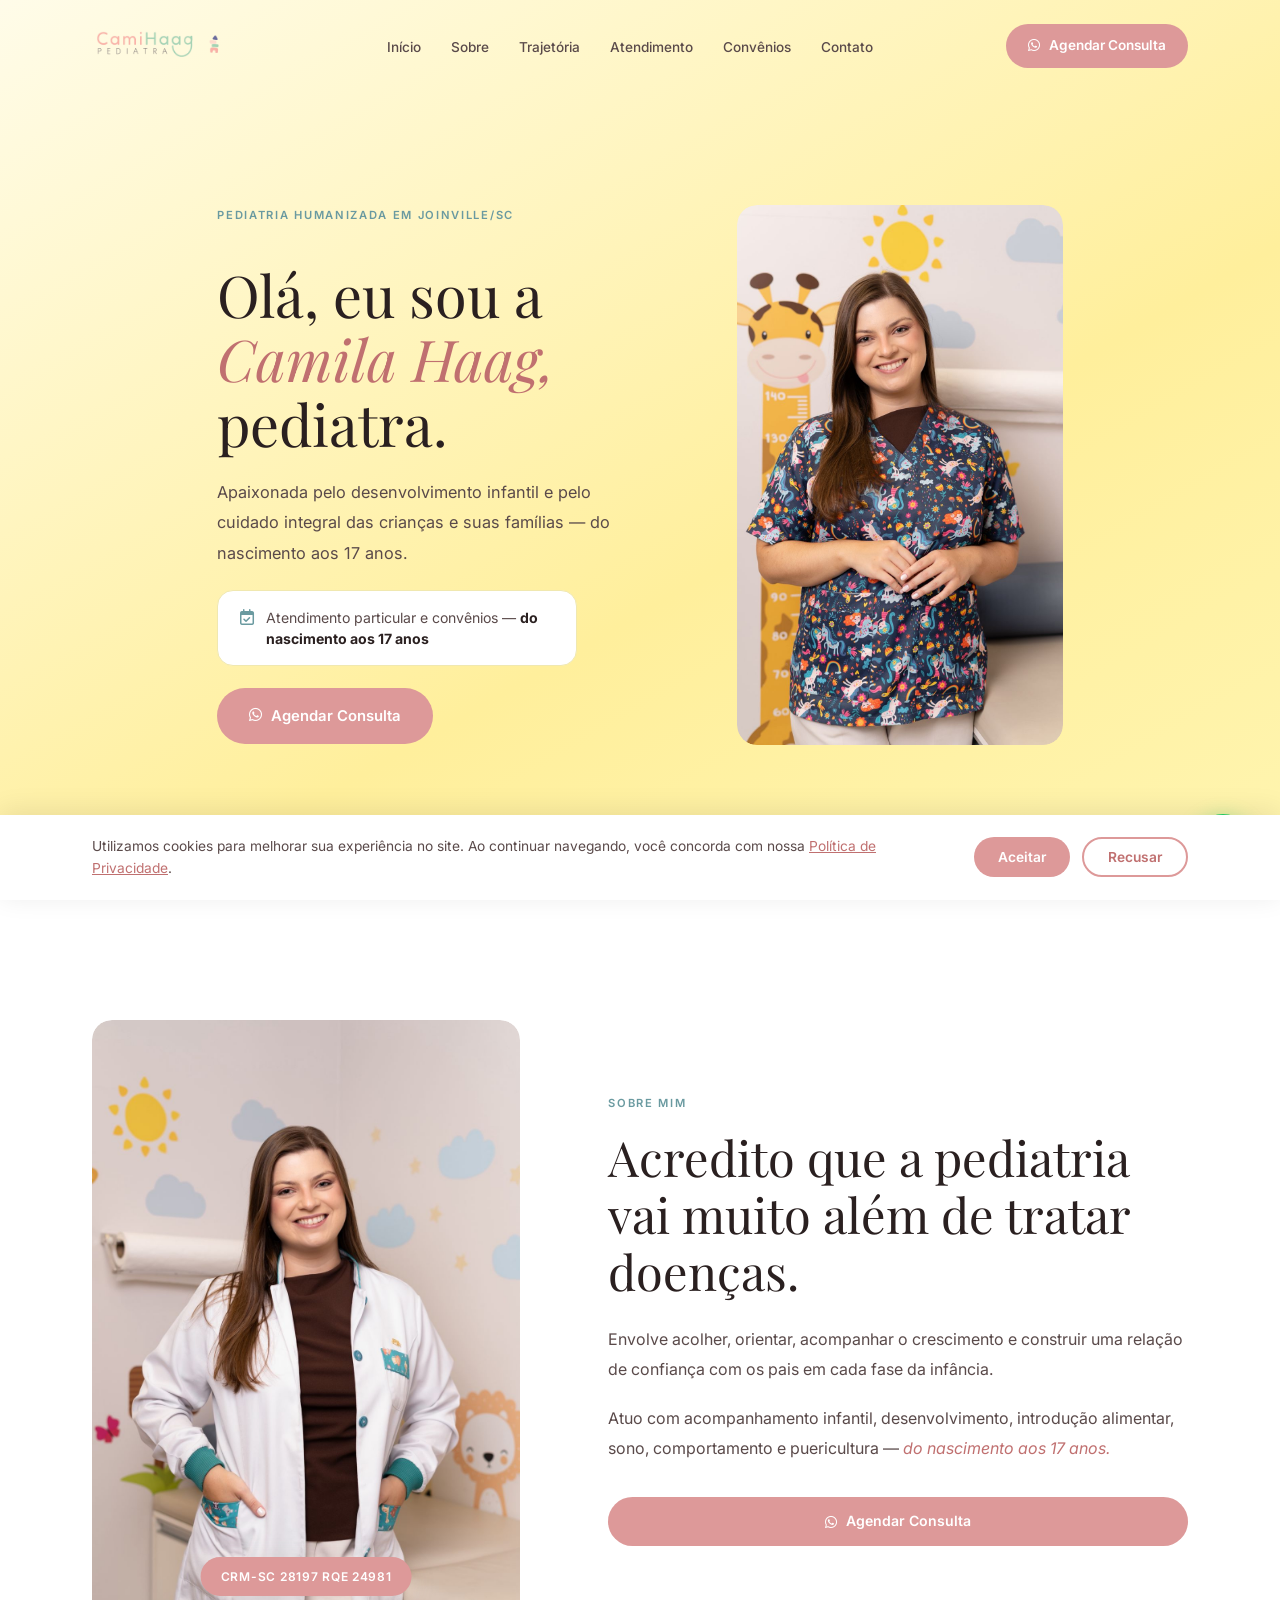
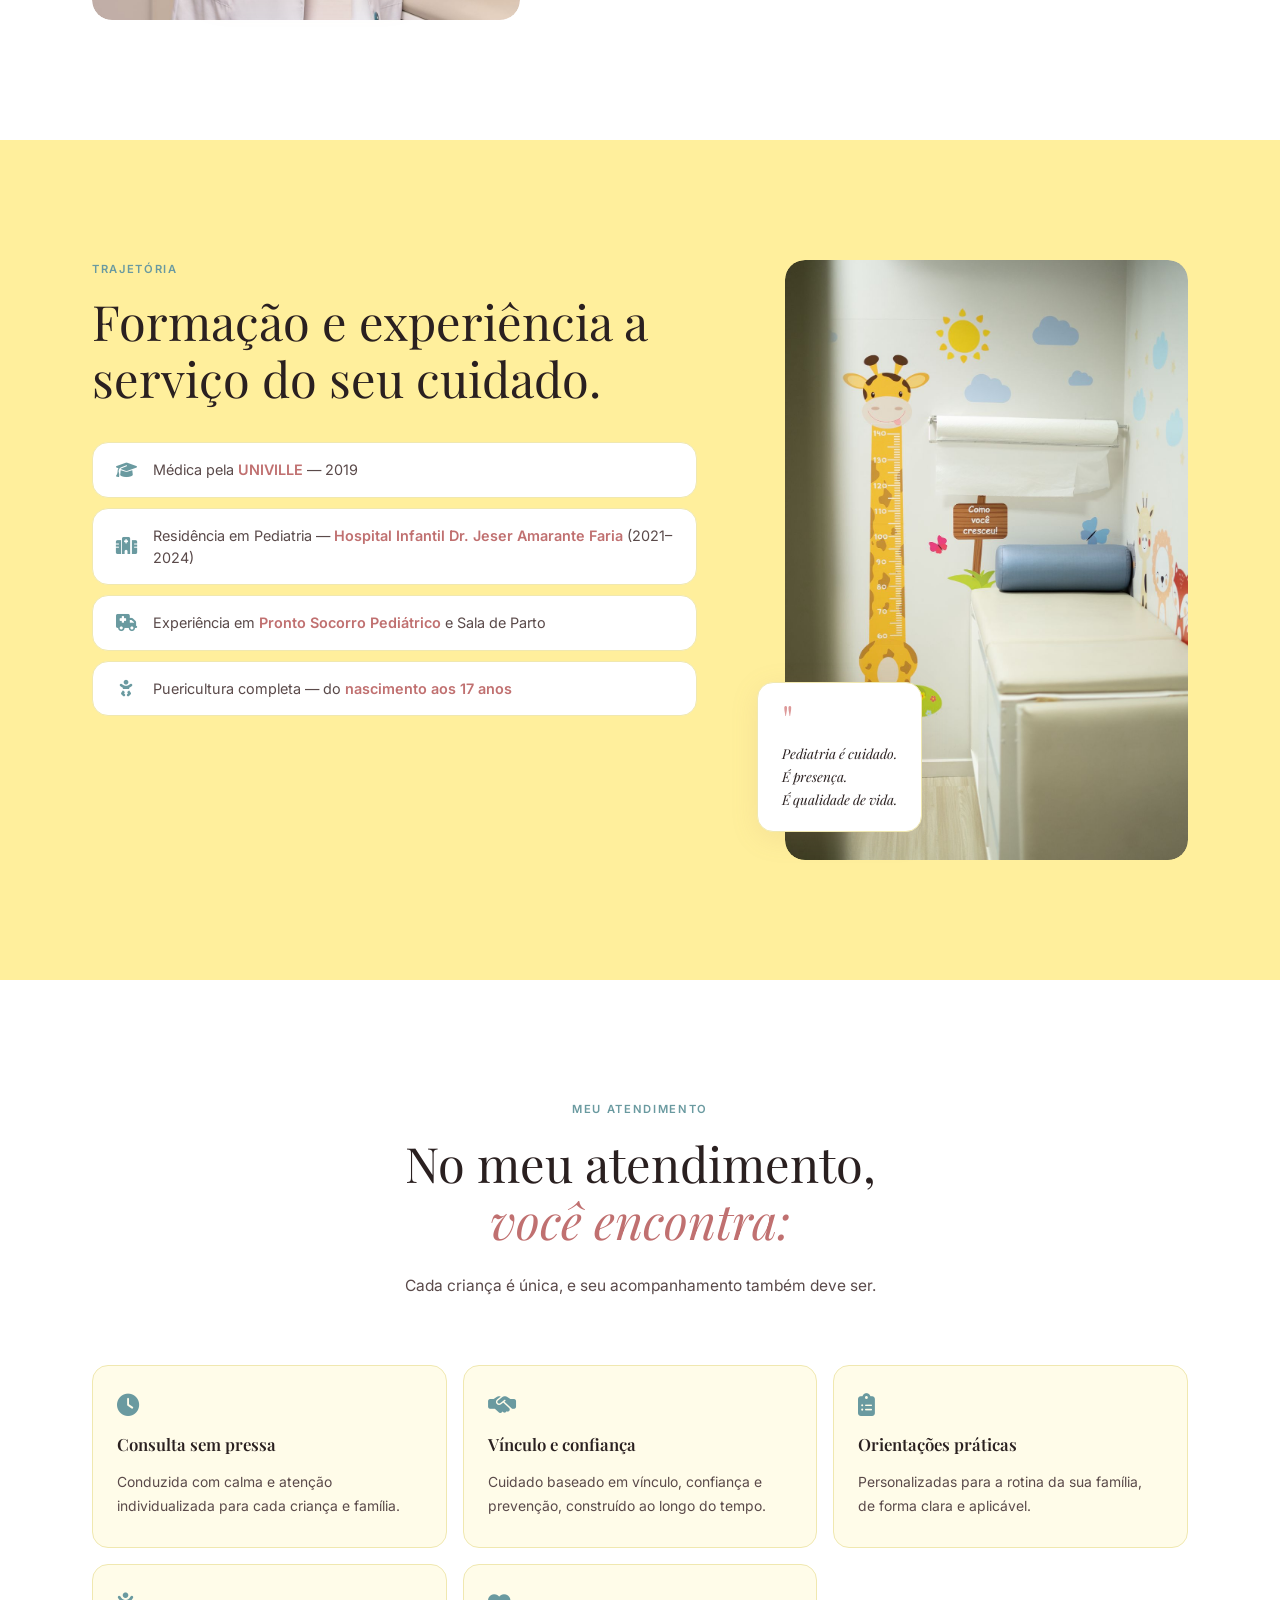
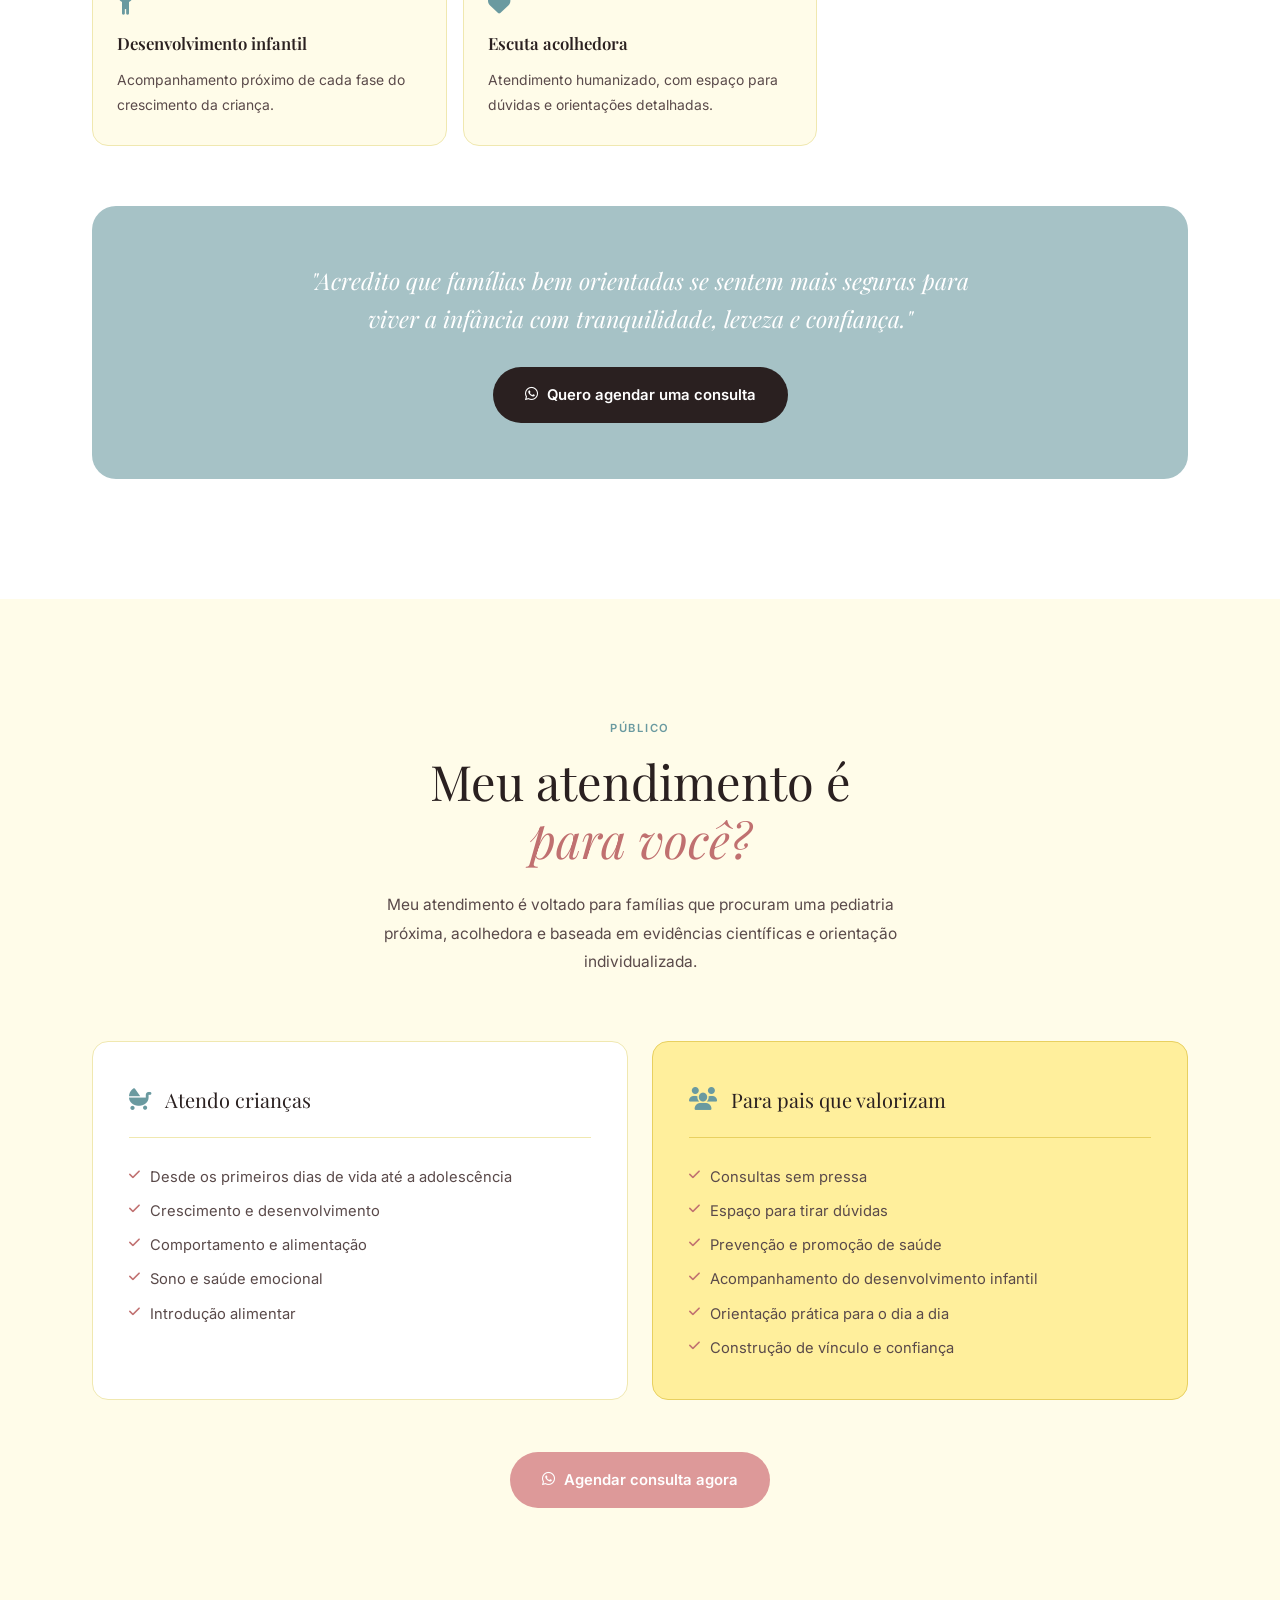
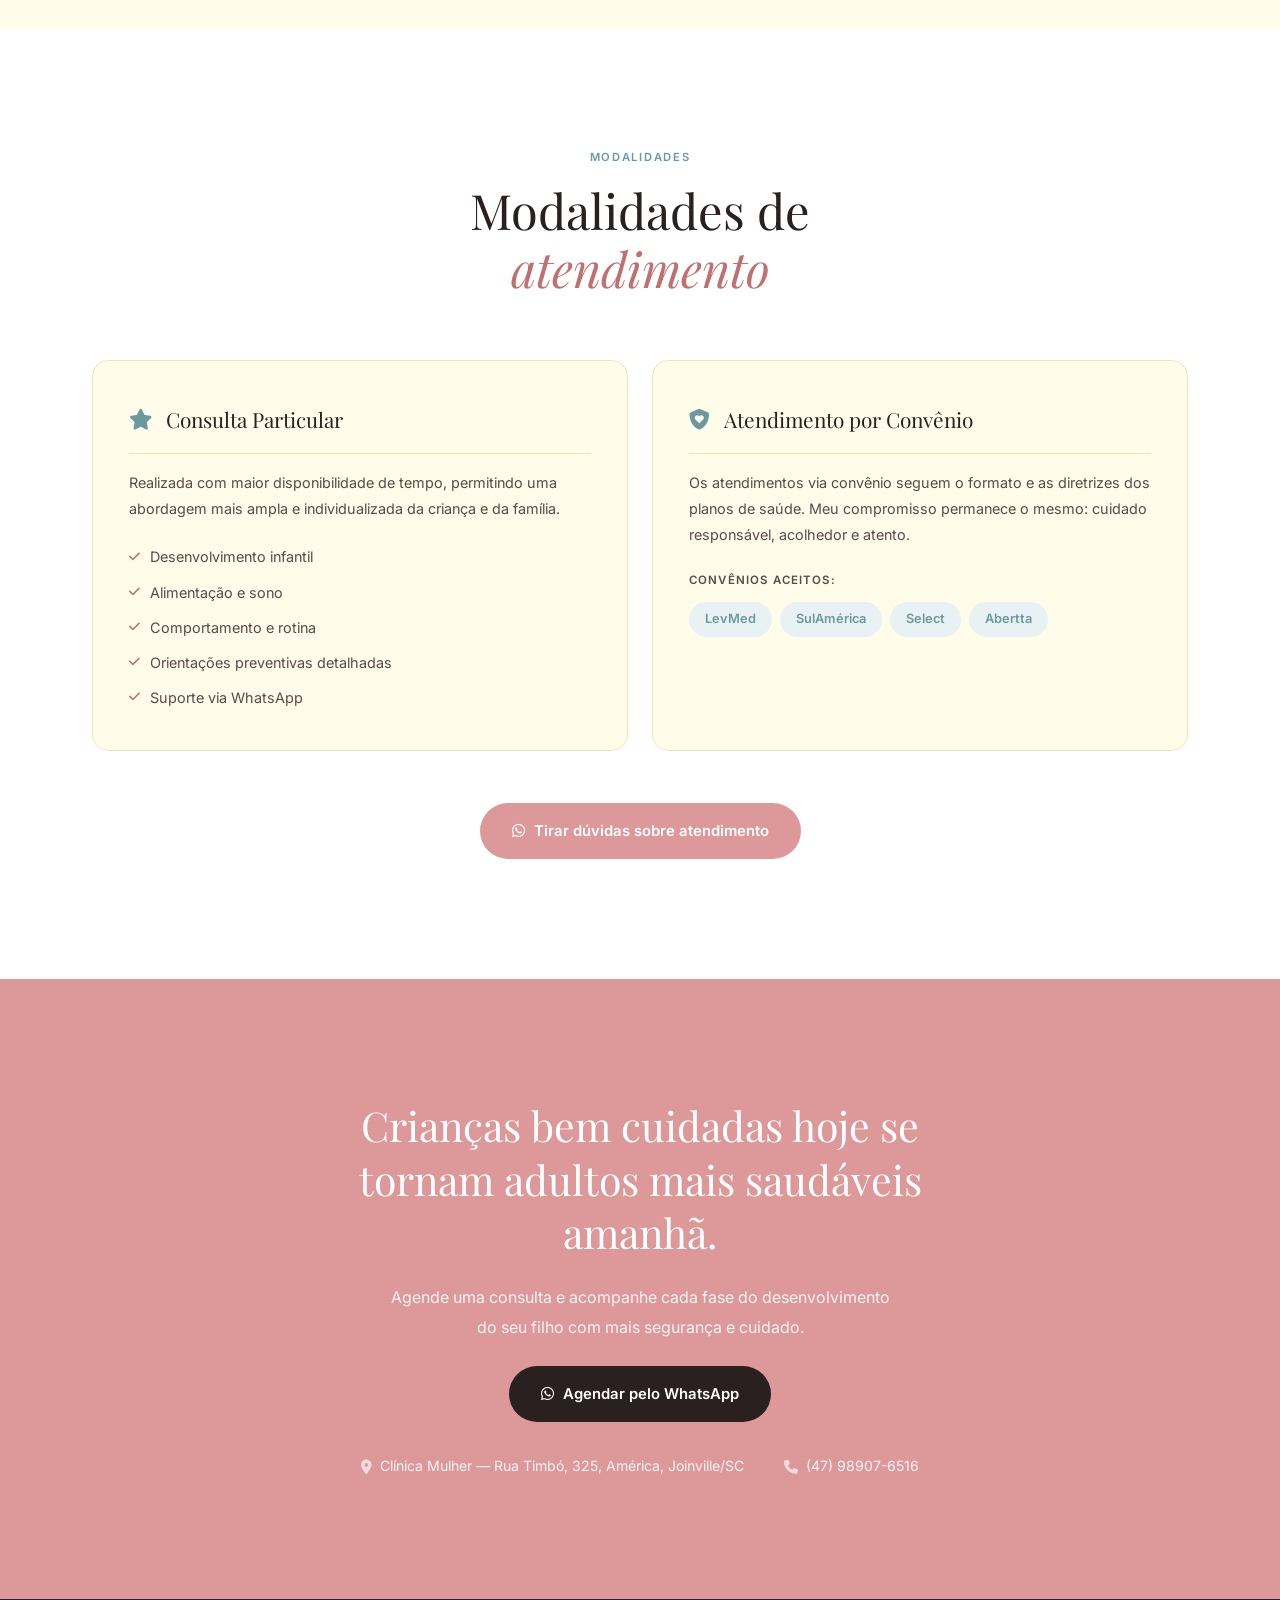
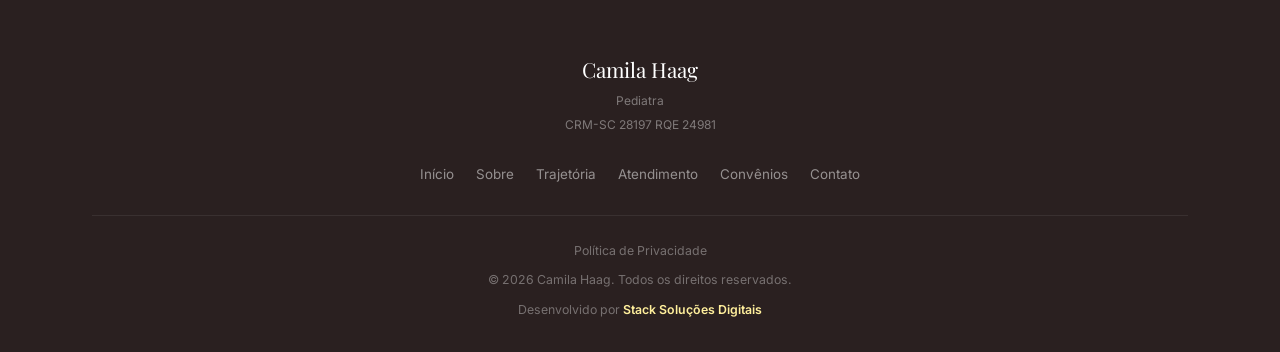
==== commit 9abb842f: "ajuste ano" ====
--- a/index.html
+++ b/index.html
@@ -298,7 +298,7 @@
       </div>
       <div class="footer-legal">
         <a href="politica-de-privacidade.html">Política de Privacidade</a>
-        <span>© 2026 Camila Haag. Todos os direitos reservados.</span>
+        <span>© <span id="ano-atual"></span> Camila Haag. Todos os direitos reservados.</span>
         <span>Desenvolvido por <a href="https://www.soustack.com.br" target="_blank" rel="noopener" class="stack-link">Stack Soluções Digitais</a></span>
       </div>
     </div>
--- a/styles.css
+++ b/styles.css
@@ -381,7 +381,12 @@
   margin-bottom: 18px;
 }
 .sobre-text em { color: var(--color-pink-dark); font-style: italic; }
-.sobre-content .btn { margin-top: 16px; }
+.sobre-content .btn {
+  margin-top: 16px;
+  padding: 12px 24px;
+  font-size: 0.88rem;
+  justify-content: center;
+}
 
 /* ===========================
    TRAJETÓRIA
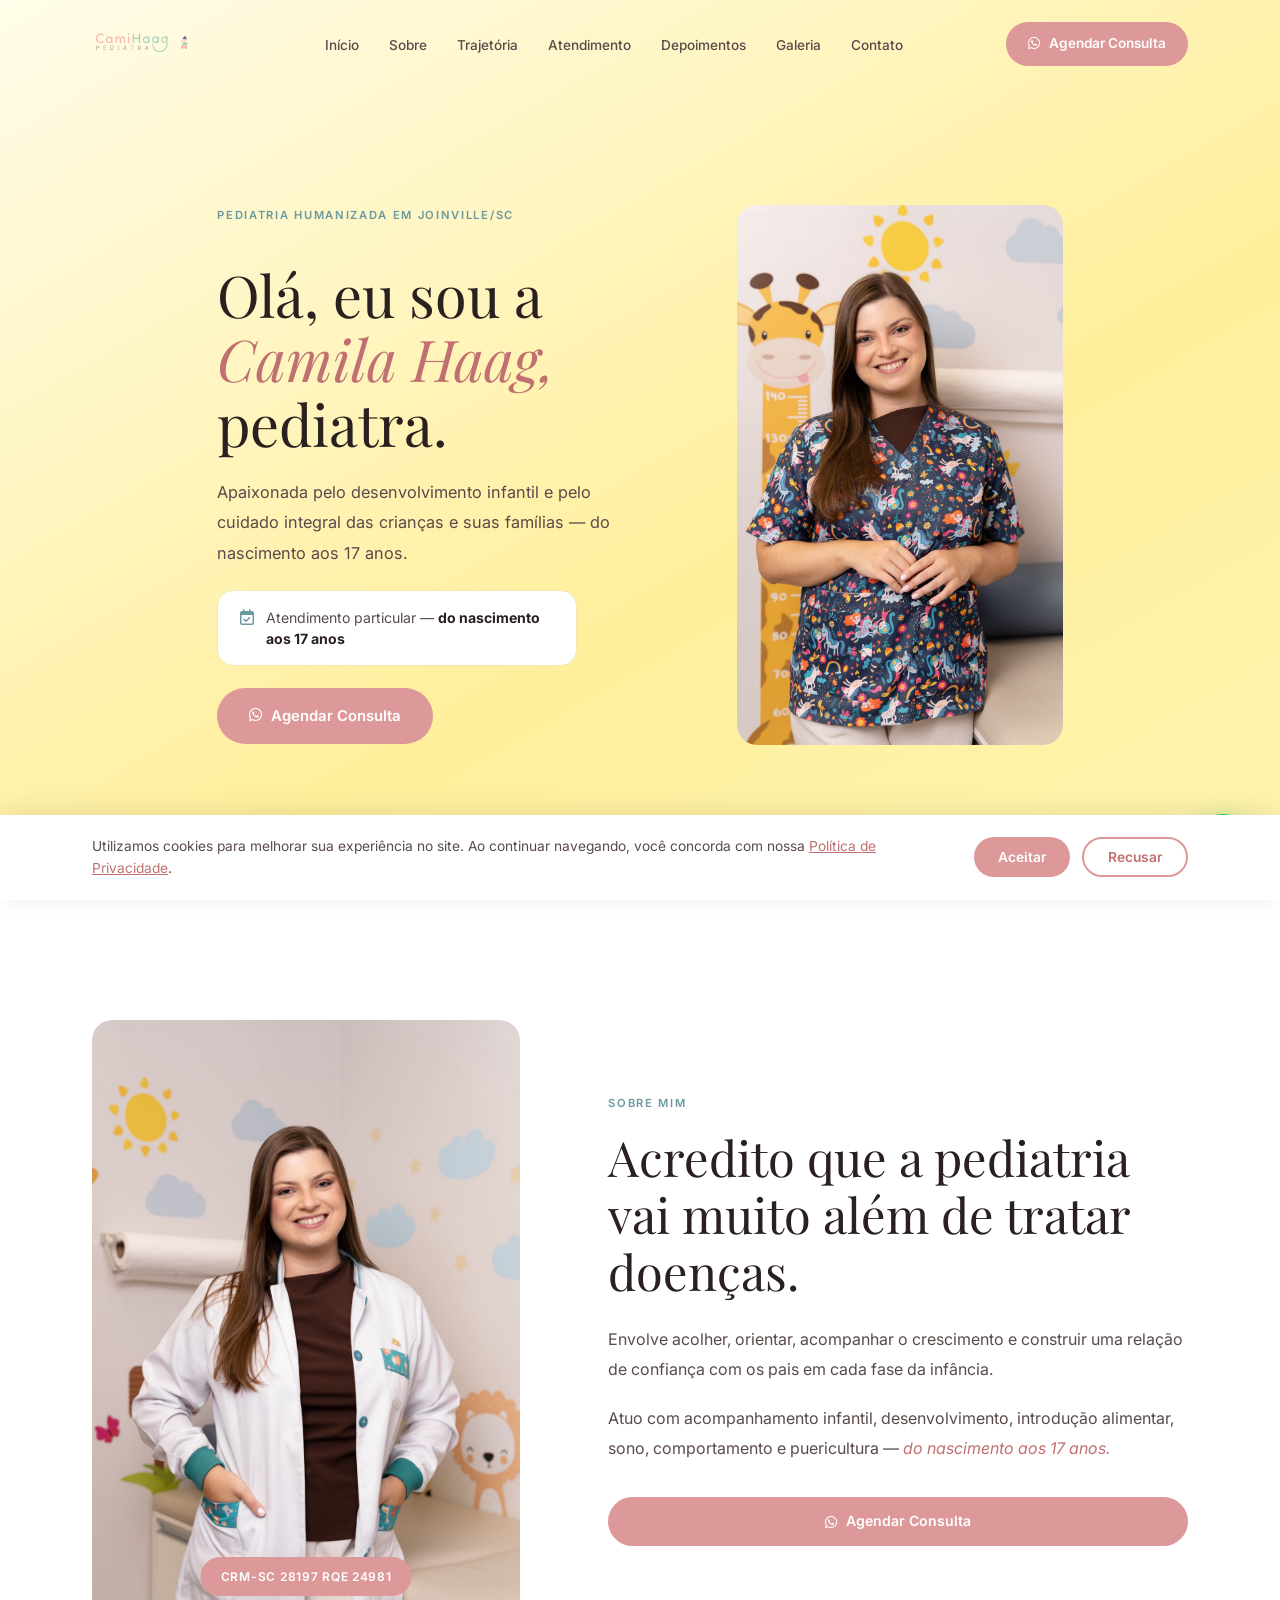
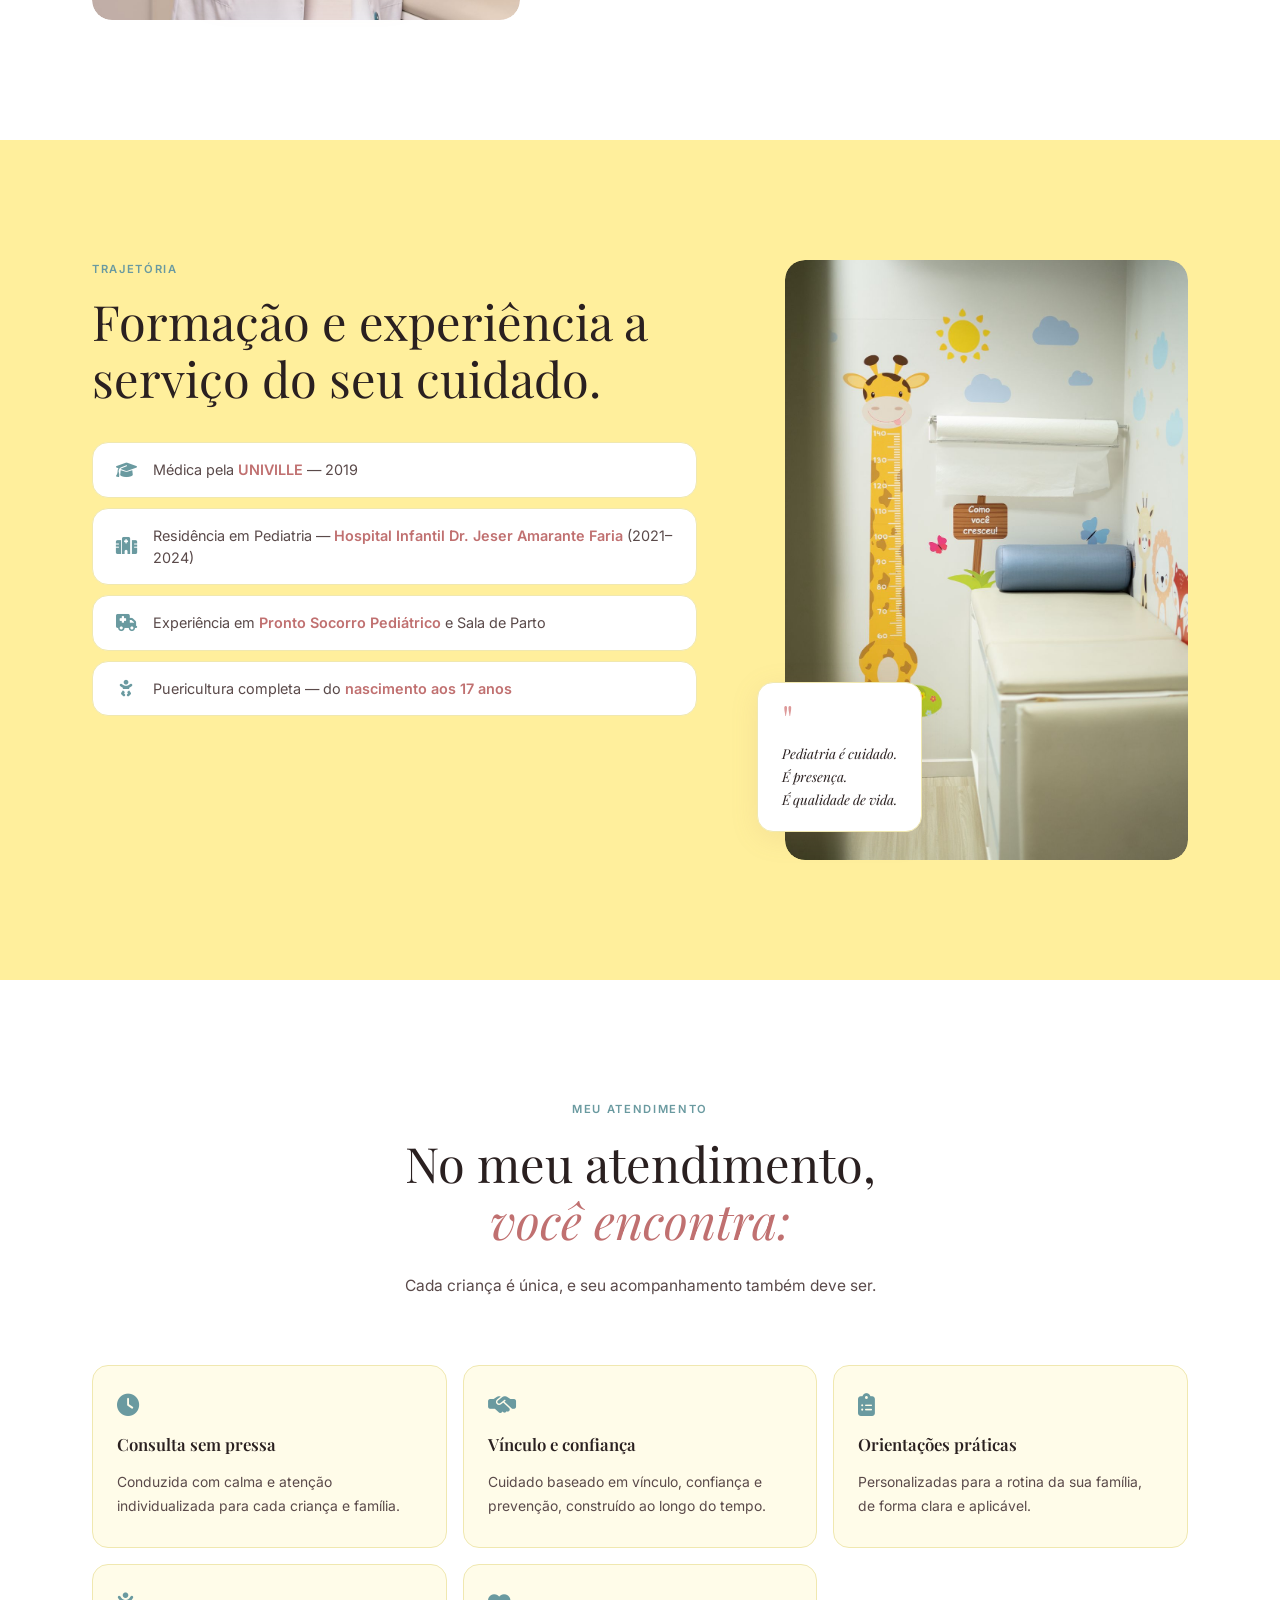
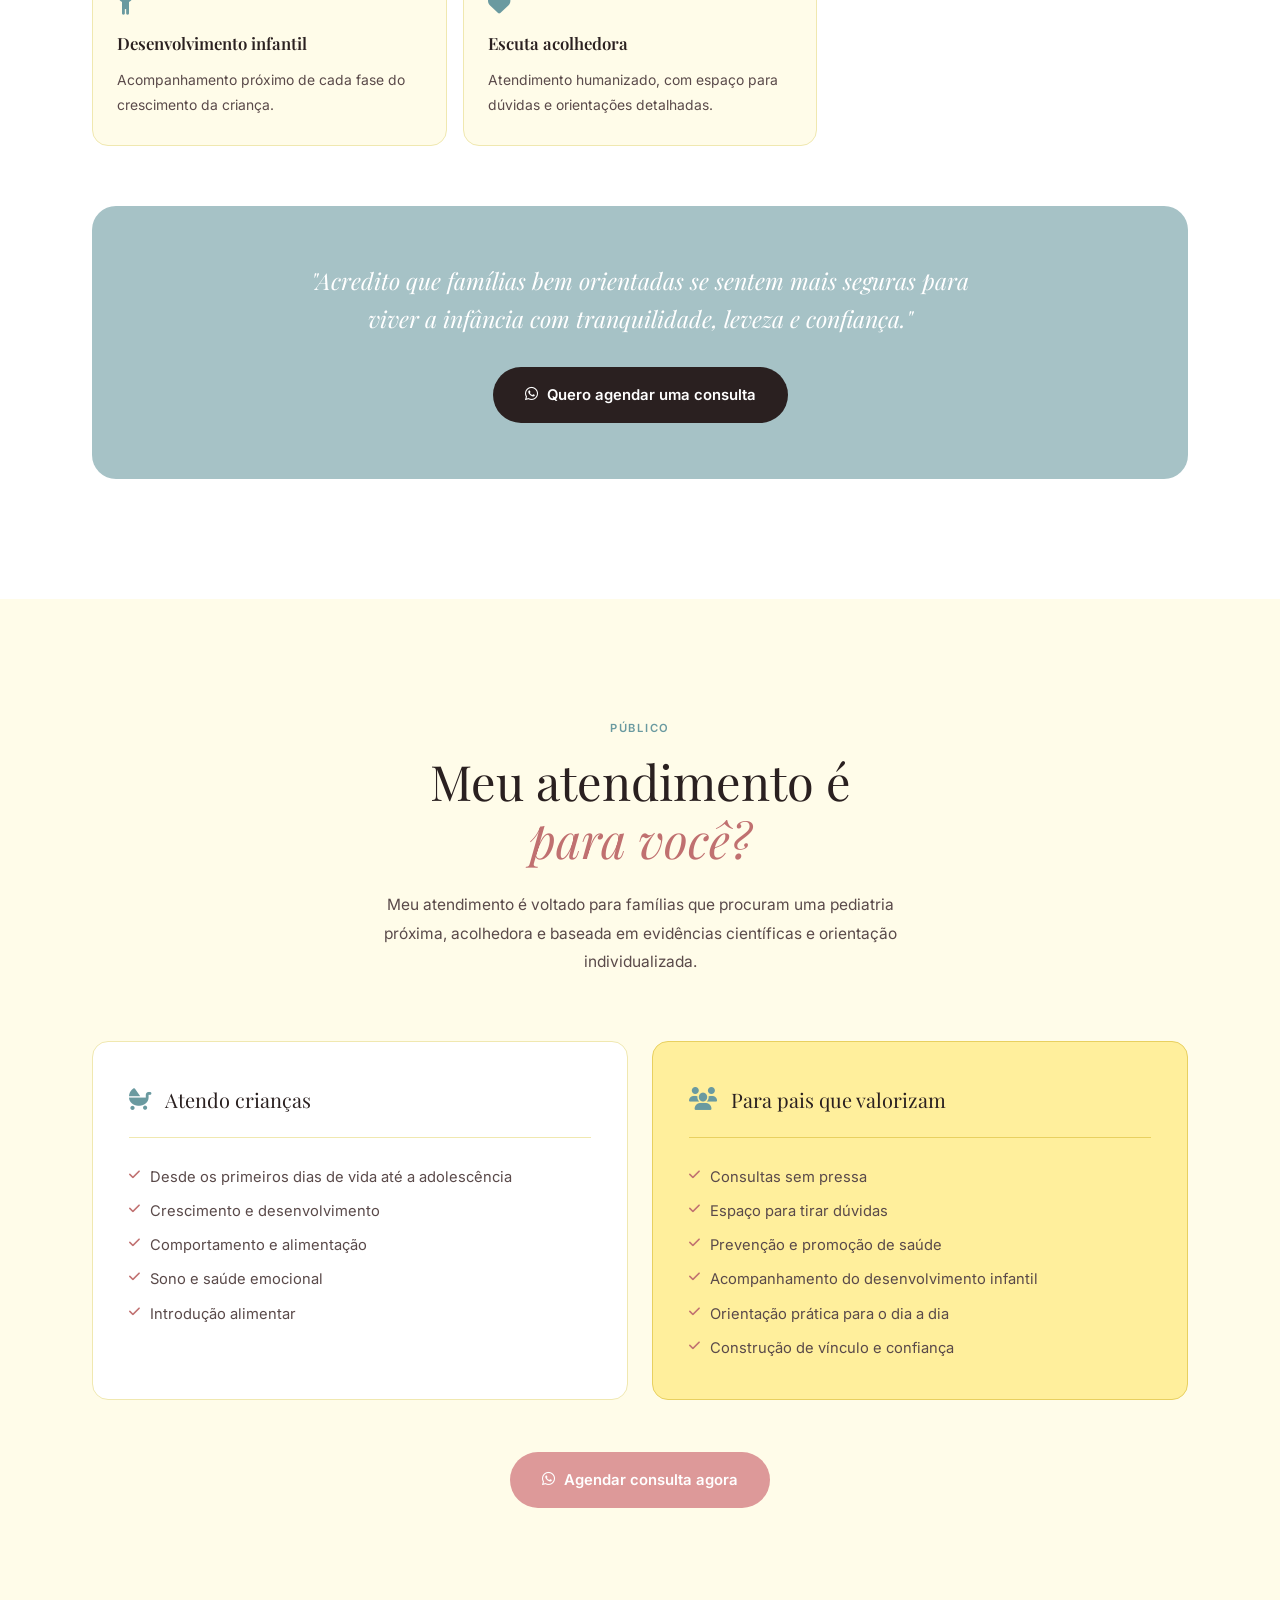
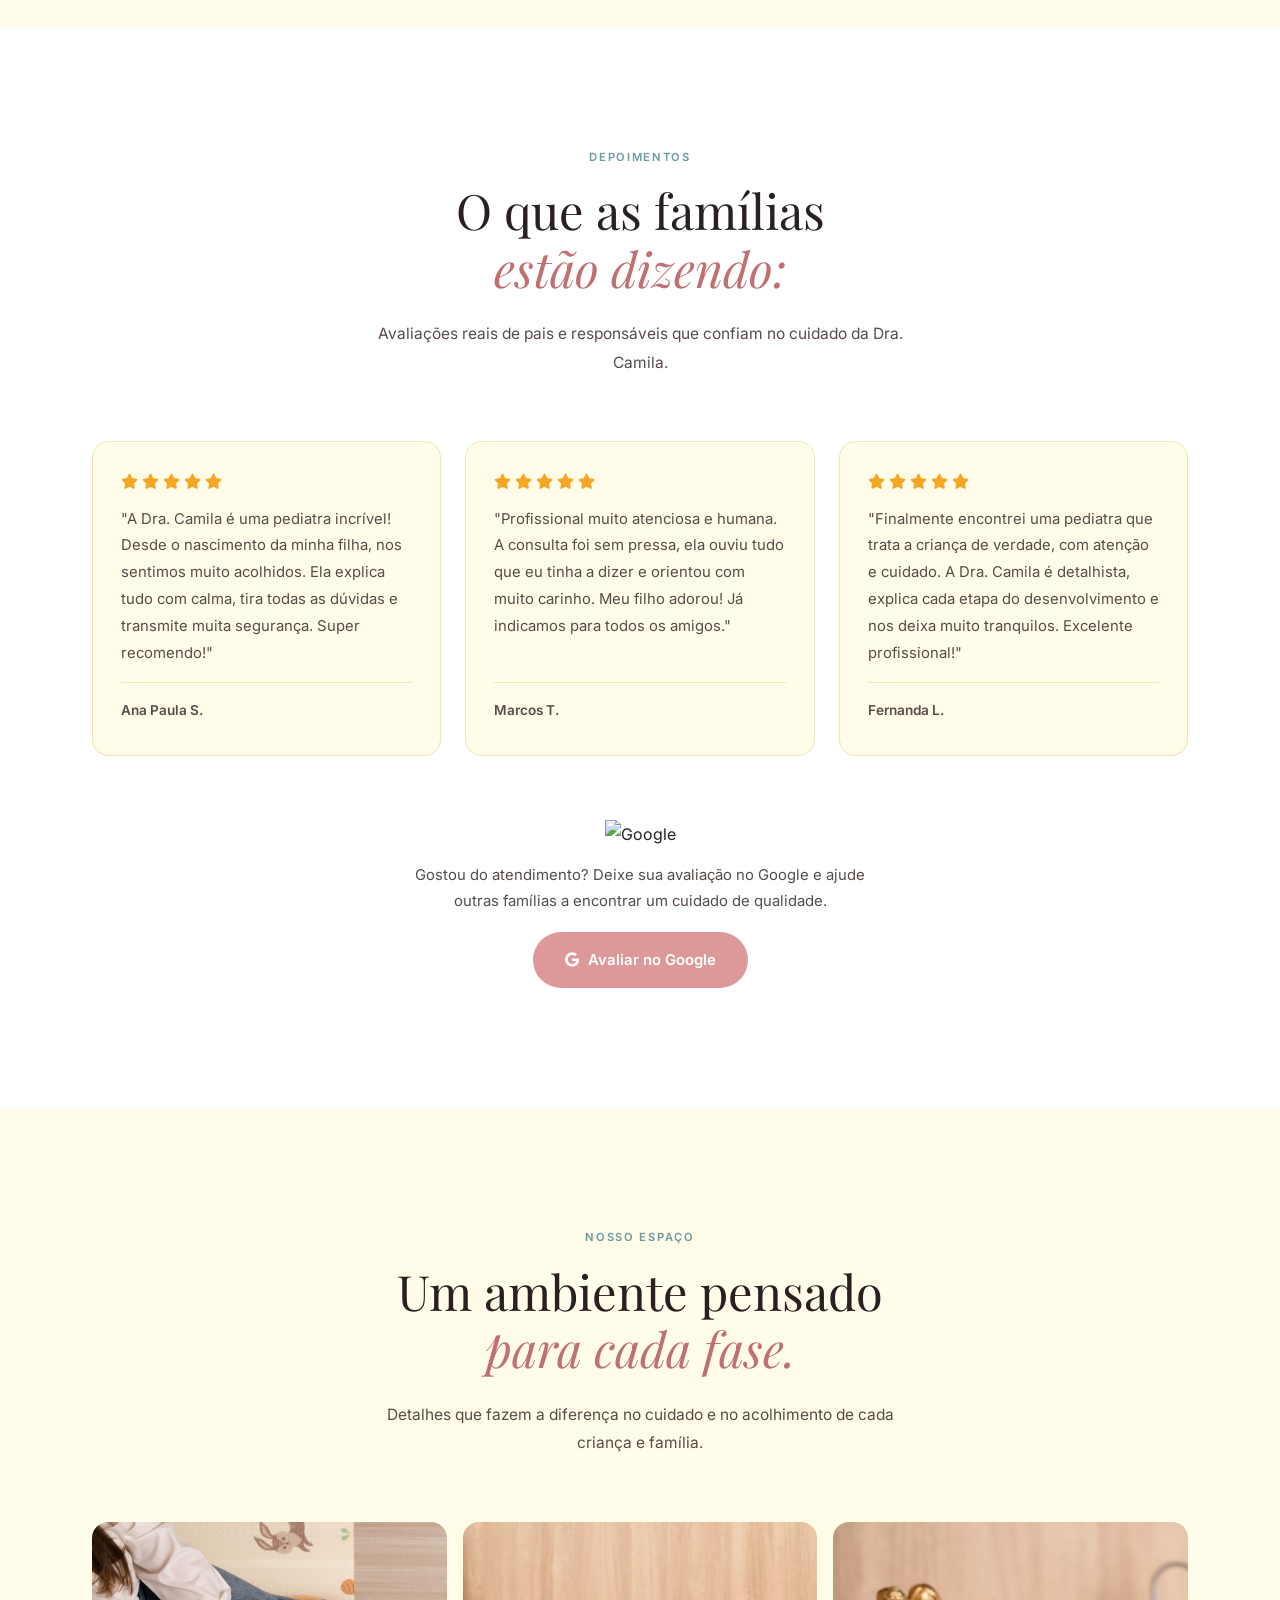
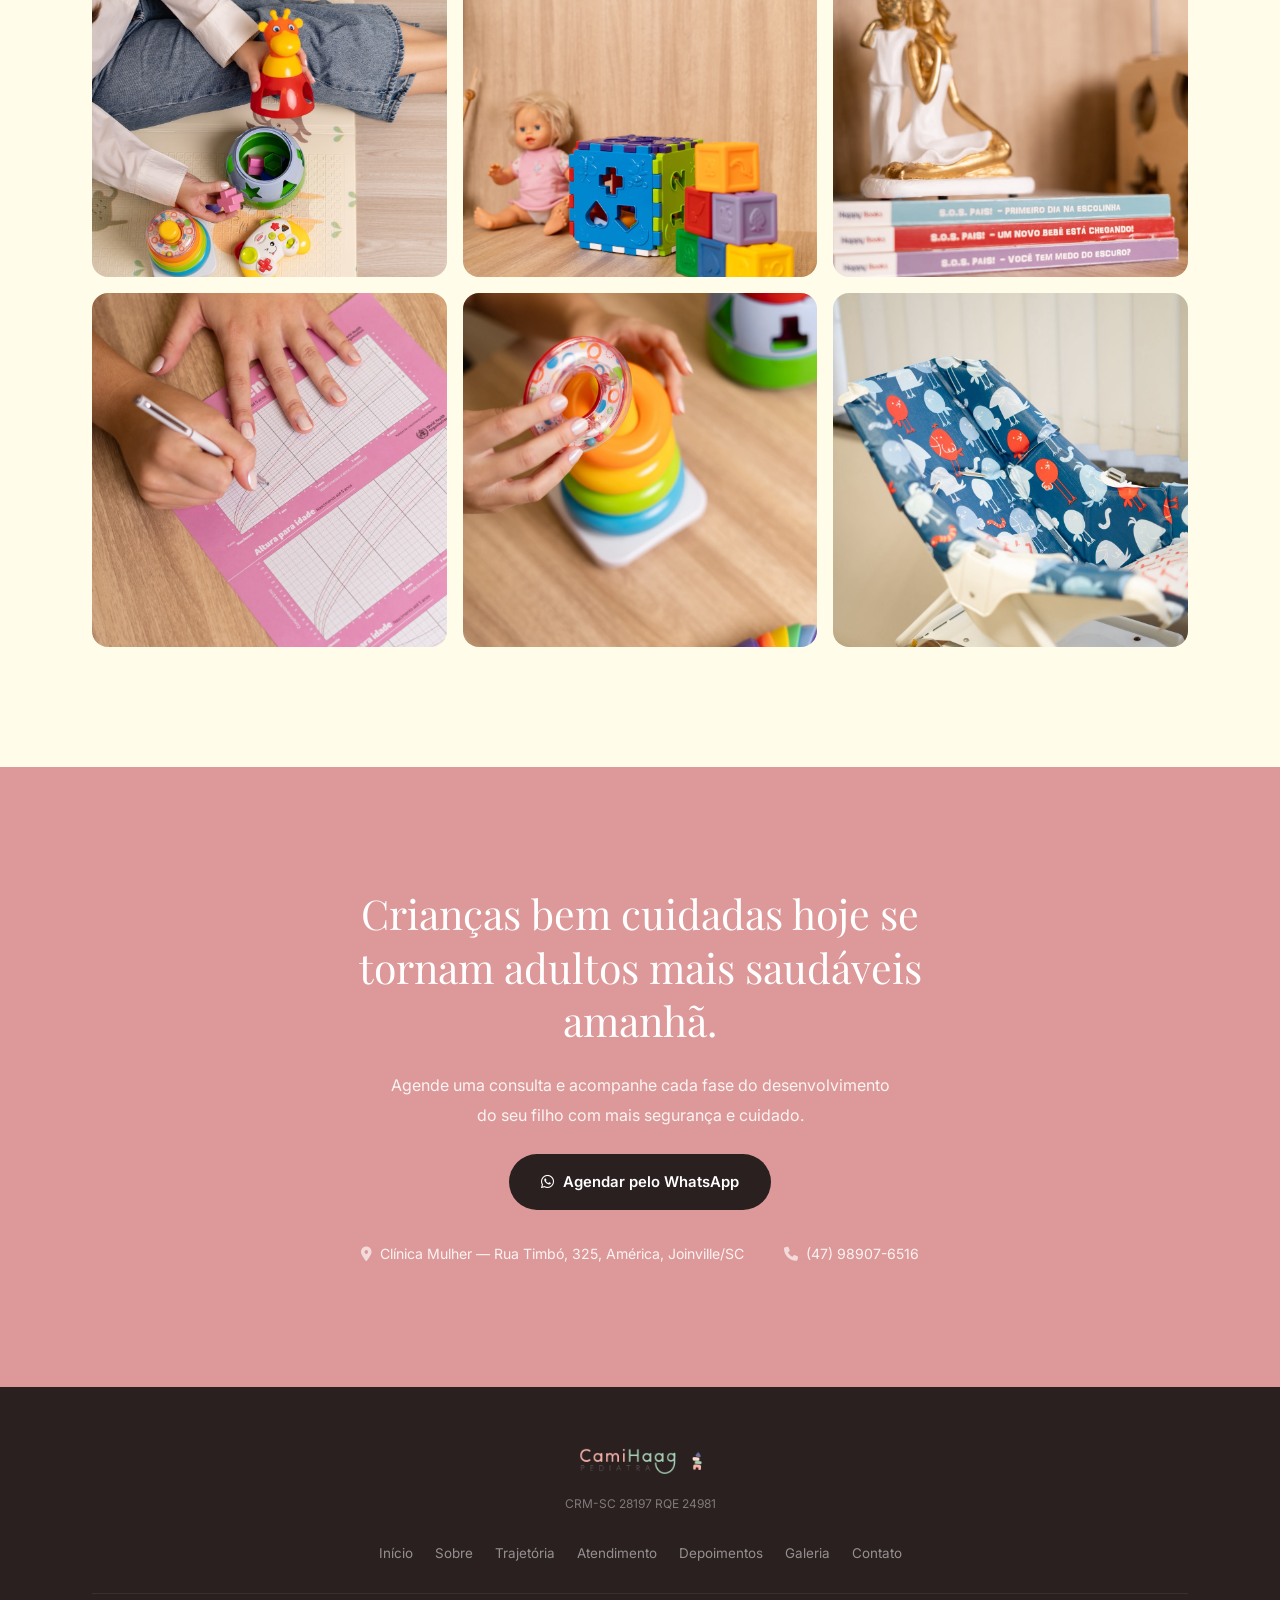
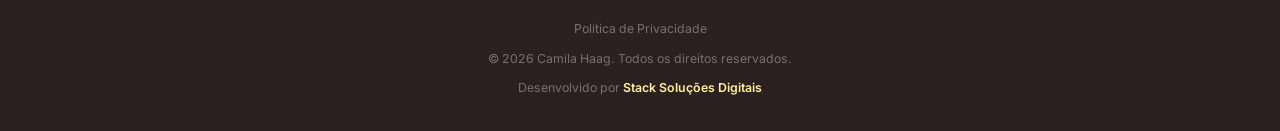
==== commit 94097616: "del convenio | add fotos + depo | ajuste logo footer" ====
--- a/index.html
+++ b/index.html
@@ -26,7 +26,8 @@
         <li><a href="#sobre" class="nav-link">Sobre</a></li>
         <li><a href="#trajetoria" class="nav-link">Trajetória</a></li>
         <li><a href="#atendimento" class="nav-link">Atendimento</a></li>
-        <li><a href="#convenios" class="nav-link">Convênios</a></li>
+        <li><a href="#depoimentos" class="nav-link">Depoimentos</a></li>
+        <li><a href="#galeria" class="nav-link">Galeria</a></li>
         <li><a href="#contato" class="nav-link">Contato</a></li>
       </ul>
       <a href="https://wa.me/5547989076516?text=Olá%20Camila%2C%20vim%20pelo%20site%20e%20gostaria%20de%20agendar%20uma%20consulta." target="_blank" class="btn btn-primary nav-cta">
@@ -51,7 +52,7 @@
         <p class="hero-subtitle">Apaixonada pelo desenvolvimento infantil e pelo cuidado integral das crianças e suas famílias — do nascimento aos 17 anos.</p>
         <div class="hero-info-card">
           <i class="fa-regular fa-calendar-check"></i>
-          <span>Atendimento particular e convênios — <strong>do nascimento aos 17 anos</strong></span>
+          <span>Atendimento particular — <strong>do nascimento aos 17 anos</strong></span>
         </div>
         <a href="https://wa.me/5547989076516?text=Olá%20Camila%2C%20vim%20pelo%20site%20e%20gostaria%20de%20agendar%20uma%20consulta." target="_blank" class="btn btn-primary">
           <i class="fa-brands fa-whatsapp"></i> Agendar Consulta
@@ -218,49 +219,90 @@
     </div>
   </section>
 
-  <!-- ===== CONVÊNIOS ===== -->
-  <section class="convenios" id="convenios">
+  <!-- ===== DEPOIMENTOS ===== -->
+  <section class="depoimentos" id="depoimentos">
     <div class="container">
       <div class="section-header" data-animate>
-        <span class="eyebrow">Modalidades</span>
-        <h2 class="section-title-xl">Modalidades de<br /><em>atendimento</em></h2>
-      </div>
-      <div class="convenios-grid">
-        <div class="convenio-card" data-animate>
-          <div class="convenio-topo">
-            <i class="fa-solid fa-star"></i>
-            <h3>Consulta Particular</h3>
-          </div>
-          <p>Realizada com maior disponibilidade de tempo, permitindo uma abordagem mais ampla e individualizada da criança e da família.</p>
-          <ul>
-            <li><i class="fa-solid fa-check"></i> Desenvolvimento infantil</li>
-            <li><i class="fa-solid fa-check"></i> Alimentação e sono</li>
-            <li><i class="fa-solid fa-check"></i> Comportamento e rotina</li>
-            <li><i class="fa-solid fa-check"></i> Orientações preventivas detalhadas</li>
-            <li><i class="fa-solid fa-check"></i> Suporte via WhatsApp</li>
-          </ul>
-        </div>
-        <div class="convenio-card" data-animate>
-          <div class="convenio-topo">
-            <i class="fa-solid fa-shield-heart"></i>
-            <h3>Atendimento por Convênio</h3>
-          </div>
-          <p>Os atendimentos via convênio seguem o formato e as diretrizes dos planos de saúde. Meu compromisso permanece o mesmo: cuidado responsável, acolhedor e atento.</p>
-          <div class="convenios-aceitos">
-            <span>Convênios aceitos:</span>
-            <div class="convenios-tags">
-              <span class="tag">LevMed</span>
-              <span class="tag">SulAmérica</span>
-              <span class="tag">Select</span>
-              <span class="tag">Abertta</span>
-            </div>
-          </div>
-        </div>
-      </div>
-      <div class="section-cta" data-animate>
-        <a href="https://wa.me/5547989076516?text=Olá%20Camila%2C%20vim%20pelo%20site%20e%20gostaria%20de%20tirar%20dúvidas%20sobre%20o%20atendimento." target="_blank" class="btn btn-primary">
-          <i class="fa-brands fa-whatsapp"></i> Tirar dúvidas sobre atendimento
-        </a>
+        <span class="eyebrow">Depoimentos</span>
+        <h2 class="section-title-xl">O que as famílias<br /><em>estão dizendo:</em></h2>
+        <p class="section-subtitle">Avaliações reais de pais e responsáveis que confiam no cuidado da Dra. Camila.</p>
+      </div>
+      <div class="depoimentos-grid">
+
+        <div class="depoimento-card" data-animate>
+          <div class="depoimento-estrelas">
+            <i class="fa-solid fa-star"></i>
+            <i class="fa-solid fa-star"></i>
+            <i class="fa-solid fa-star"></i>
+            <i class="fa-solid fa-star"></i>
+            <i class="fa-solid fa-star"></i>
+          </div>
+          <p class="depoimento-texto">"A Dra. Camila é uma pediatra incrível! Desde o nascimento da minha filha, nos sentimos muito acolhidos. Ela explica tudo com calma, tira todas as dúvidas e transmite muita segurança. Super recomendo!"</p>
+          <span class="depoimento-nome">Ana Paula S.</span>
+        </div>
+
+        <div class="depoimento-card" data-animate>
+          <div class="depoimento-estrelas">
+            <i class="fa-solid fa-star"></i>
+            <i class="fa-solid fa-star"></i>
+            <i class="fa-solid fa-star"></i>
+            <i class="fa-solid fa-star"></i>
+            <i class="fa-solid fa-star"></i>
+          </div>
+          <p class="depoimento-texto">"Profissional muito atenciosa e humana. A consulta foi sem pressa, ela ouviu tudo que eu tinha a dizer e orientou com muito carinho. Meu filho adorou! Já indicamos para todos os amigos."</p>
+          <span class="depoimento-nome">Marcos T.</span>
+        </div>
+
+        <div class="depoimento-card" data-animate>
+          <div class="depoimento-estrelas">
+            <i class="fa-solid fa-star"></i>
+            <i class="fa-solid fa-star"></i>
+            <i class="fa-solid fa-star"></i>
+            <i class="fa-solid fa-star"></i>
+            <i class="fa-solid fa-star"></i>
+          </div>
+          <p class="depoimento-texto">"Finalmente encontrei uma pediatra que trata a criança de verdade, com atenção e cuidado. A Dra. Camila é detalhista, explica cada etapa do desenvolvimento e nos deixa muito tranquilos. Excelente profissional!"</p>
+          <span class="depoimento-nome">Fernanda L.</span>
+        </div>
+
+      </div>
+      <div class="depoimentos-cta" data-animate>
+        <img src="https://www.google.com/images/branding/googlelogo/2x/googlelogo_color_92x30dp.png" alt="Google" class="google-logo" />
+        <p>Gostou do atendimento? Deixe sua avaliação no Google e ajude outras famílias a encontrar um cuidado de qualidade.</p>
+        <a href="https://share.google/e5DanCaRMyL9IcDqx" target="_blank" rel="noopener" class="btn btn-primary">
+          <i class="fa-brands fa-google"></i> Avaliar no Google
+        </a>
+      </div>
+    </div>
+  </section>
+
+  <!-- ===== GALERIA ===== -->
+  <section class="galeria" id="galeria">
+    <div class="container">
+      <div class="section-header" data-animate>
+        <span class="eyebrow">Nosso espaço</span>
+        <h2 class="section-title-xl">Um ambiente pensado<br /><em>para cada fase.</em></h2>
+        <p class="section-subtitle">Detalhes que fazem a diferença no cuidado e no acolhimento de cada criança e família.</p>
+      </div>
+      <div class="galeria-grid">
+        <div class="galeria-item" data-animate>
+          <img src="assets/foto1.jpeg" alt="Atendimento pediátrico" />
+        </div>
+        <div class="galeria-item" data-animate>
+          <img src="assets/foto2.jpeg" alt="Brinquedos da clínica" />
+        </div>
+        <div class="galeria-item" data-animate>
+          <img src="assets/foto3.jpeg" alt="Detalhes da clínica" />
+        </div>
+        <div class="galeria-item" data-animate>
+          <img src="assets/foto4.jpeg" alt="Acompanhamento de crescimento" />
+        </div>
+        <div class="galeria-item" data-animate>
+          <img src="assets/foto5.jpeg" alt="Brinquedos coloridos" />
+        </div>
+        <div class="galeria-item" data-animate>
+          <img src="assets/foto6.jpeg" alt="Cadeira de bebê" />
+        </div>
       </div>
     </div>
   </section>
@@ -284,8 +326,7 @@
   <footer class="footer">
     <div class="container footer-container">
       <div class="footer-brand">
-        <span class="footer-name">Camila Haag</span>
-        <span class="footer-role">Pediatra</span>
+        <img src="assets/logo.png" alt="Logo Camila Haag" class="footer-logo" />
         <span class="footer-crm">CRM-SC 28197 RQE 24981</span>
       </div>
       <div class="footer-links">
@@ -293,7 +334,8 @@
         <a href="#sobre">Sobre</a>
         <a href="#trajetoria">Trajetória</a>
         <a href="#atendimento">Atendimento</a>
-        <a href="#convenios">Convênios</a>
+        <a href="#depoimentos">Depoimentos</a>
+        <a href="#galeria">Galeria</a>
         <a href="#contato">Contato</a>
       </div>
       <div class="footer-legal">
--- a/styles.css
+++ b/styles.css
@@ -221,7 +221,7 @@
   margin-right: 20px;
 }
 .nav-logo-img {
-  height: 48px;
+  height: 36px;
   width: auto;
   object-fit: contain;
 }
@@ -589,82 +589,199 @@
 }
 
 /* ===========================
-   CONVÊNIOS
-=========================== */
-.convenios {
+   DEPOIMENTOS
+=========================== */
+.depoimentos {
   padding: 120px 0;
   background: var(--color-white);
 }
 
-.convenios-grid {
+.depoimentos-grid {
   display: grid;
-  grid-template-columns: 1fr 1fr;
+  grid-template-columns: repeat(3, 1fr);
   gap: 24px;
 }
 
-.convenio-card {
+.depoimento-card {
   background: var(--color-bg);
+  border: 1px solid var(--color-border);
   border-radius: var(--radius-card);
-  padding: 40px 36px;
-  border: 1px solid var(--color-border);
+  padding: 32px 28px;
+  display: flex;
+  flex-direction: column;
+  gap: 16px;
   transition: all var(--transition);
 }
-.convenio-card:hover {
+
+.depoimento-card:hover {
   transform: translateY(-4px);
   box-shadow: var(--shadow-md);
-}
-
-.convenio-topo {
-  display: flex;
-  align-items: center;
-  gap: 14px;
-  margin-bottom: 16px;
-  padding-bottom: 16px;
-  border-bottom: 1px solid var(--color-border);
-}
-.convenio-topo > i { color: var(--color-blue-dark); font-size: 1.3rem; }
-.convenio-topo h3 {
+  border-color: var(--color-yellow-dark);
+}
+
+.depoimento-estrelas {
+  display: flex;
+  gap: 4px;
+}
+
+.depoimento-estrelas i {
+  color: #f5a623;
+  font-size: 0.95rem;
+}
+
+.depoimento-texto {
+  font-size: 0.93rem;
+  color: var(--color-text-light);
+  line-height: 1.8;
+  flex: 1;
+}
+
+.depoimento-autor {
+  display: flex;
+  align-items: center;
+  gap: 12px;
+  padding-top: 16px;
+  border-top: 1px solid var(--color-border);
+}
+
+.depoimento-avatar {
+  width: 42px;
+  height: 42px;
+  border-radius: 50%;
+  background: var(--color-blue);
+  color: var(--color-white);
   font-family: var(--font-title);
-  font-size: 1.3rem;
-  font-weight: 400;
-  color: var(--color-text);
-}
-
-.convenio-card > p {
-  font-size: 0.9rem;
-  color: var(--color-text-light);
-  line-height: 1.8;
-  margin-bottom: 22px;
-}
-
-.convenio-card ul   { display: flex; flex-direction: column; gap: 10px; }
-.convenio-card li {
-  display: flex;
-  align-items: center;
-  gap: 10px;
-  font-size: 0.9rem;
-  color: var(--color-text-light);
-}
-.convenio-card li > i { color: var(--color-pink-dark); font-size: 0.78rem; }
-
-.convenios-aceitos         { margin-top: 22px; }
-.convenios-aceitos > span {
+  font-size: 1.1rem;
+  font-weight: 600;
+  display: flex;
+  align-items: center;
+  justify-content: center;
+  flex-shrink: 0;
+}
+
+.depoimento-info {
+  display: flex;
+  flex-direction: column;
+  gap: 2px;
+}
+
+.depoimento-nome {
+  font-size: 0.85rem;
+  font-weight: 600;
+  color: var(--color-text-light);
+  padding-top: 16px;
+  border-top: 1px solid var(--color-border);
   display: block;
-  font-size: 0.72rem;
-  font-weight: 600;
-  color: var(--color-text-light);
-  text-transform: uppercase;
-  letter-spacing: 0.1em;
-  margin-bottom: 12px;
-}
-.convenios-tags { display: flex; flex-wrap: wrap; gap: 8px; }
-.tag {
-  background: var(--color-blue-light);
-  color: var(--color-blue-dark);
+}
+
+.depoimentos-cta {
+  margin-top: 64px;
+  display: flex;
+  flex-direction: column;
+  align-items: center;
+  gap: 18px;
+  text-align: center;
+}
+
+.google-logo {
+  height: 24px;
+  width: auto;
+  object-fit: contain;
+}
+
+.depoimentos-cta p {
+  font-size: 0.93rem;
+  color: var(--color-text-light);
+  max-width: 460px;
+  line-height: 1.75;
+}
+
+/* Responsivo mobile */
+@media (max-width: 768px) {
+  .depoimentos-cta {
+    padding: 28px 24px;
+  }
+}
+
+.depoimento-fonte {
+  display: flex;
+  align-items: center;
+  gap: 5px;
+  font-size: 0.75rem;
+  color: var(--color-text-light);
+}
+
+.depoimento-fonte i {
+  color: #4285F4;
   font-size: 0.8rem;
-  font-weight: 600;
-  padding: 6px 16px;
-  border-radius: var(--radius-pill);
+}
+
+/* Responsivo */
+@media (max-width: 1024px) {
+  .depoimentos-grid {
+    grid-template-columns: repeat(2, 1fr);
+  }
+}
+
+@media (max-width: 768px) {
+  .depoimentos-grid {
+    grid-template-columns: 1fr;
+  }
+}
+
+/* ===========================
+   GALERIA
+=========================== */
+.galeria {
+  padding: 120px 0;
+  background: var(--color-bg);
+}
+
+/* Galeria de fotos — todas com altura uniforme e proporção quadrada */
+.galeria-grid {
+  display: grid;
+  grid-template-columns: repeat(3, 1fr);
+  gap: 16px;
+}
+
+.galeria-item {
+  width: 100%;
+  aspect-ratio: 1 / 1;
+  overflow: hidden;
+  border-radius: 16px;
+}
+
+.galeria-item img {
+  width: 100%;
+  height: 100%;
+  object-fit: cover;
+  object-position: center center;
+  display: block;
+  transition: transform 0.4s ease;
+}
+
+.galeria-item img:hover {
+  transform: scale(1.04);
+}
+
+/* Primeira foto — ajuste de posição para centralizar melhor o conteúdo */
+.galeria-item:first-child img {
+  object-position: center 30%;
+}
+
+/* Responsivo tablet */
+@media (max-width: 1024px) {
+  .galeria-grid {
+    grid-template-columns: repeat(2, 1fr);
+  }
+}
+
+/* Responsivo mobile */
+@media (max-width: 768px) {
+  .galeria-grid {
+    grid-template-columns: repeat(2, 1fr);
+    gap: 10px;
+  }
 }
 
 /* ===========================
@@ -725,18 +842,22 @@
   gap: 28px;
   text-align: center;
 }
-.footer-name {
-  font-family: var(--font-title);
-  font-size: 1.3rem;
-  font-weight: 400;
-  color: var(--color-white);
-  display: block;
-}
-.footer-role, .footer-crm {
+.footer-brand {
+  display: flex;
+  flex-direction: column;
+  align-items: center;
+  gap: 6px;
+  text-align: center;
+}
+.footer-logo {
+  height: 48px;
+  width: auto;
+  object-fit: contain;
+}
+.footer-crm {
   display: block;
   font-size: 0.75rem;
   color: rgba(255,255,255,0.4);
-  margin-top: 3px;
 }
 .footer-links {
   display: flex;
@@ -929,7 +1050,7 @@
   .atendimento-grid { grid-template-columns: 1fr; }
   .atendimento-destaque { padding: 36px 24px; }
 
-  .para-voce-grid, .convenios-grid { grid-template-columns: 1fr; }
+  .para-voce-grid { grid-template-columns: 1fr; }
 
   .contato-info   { flex-direction: column; gap: 12px; }
   .footer-links   { gap: 14px; }
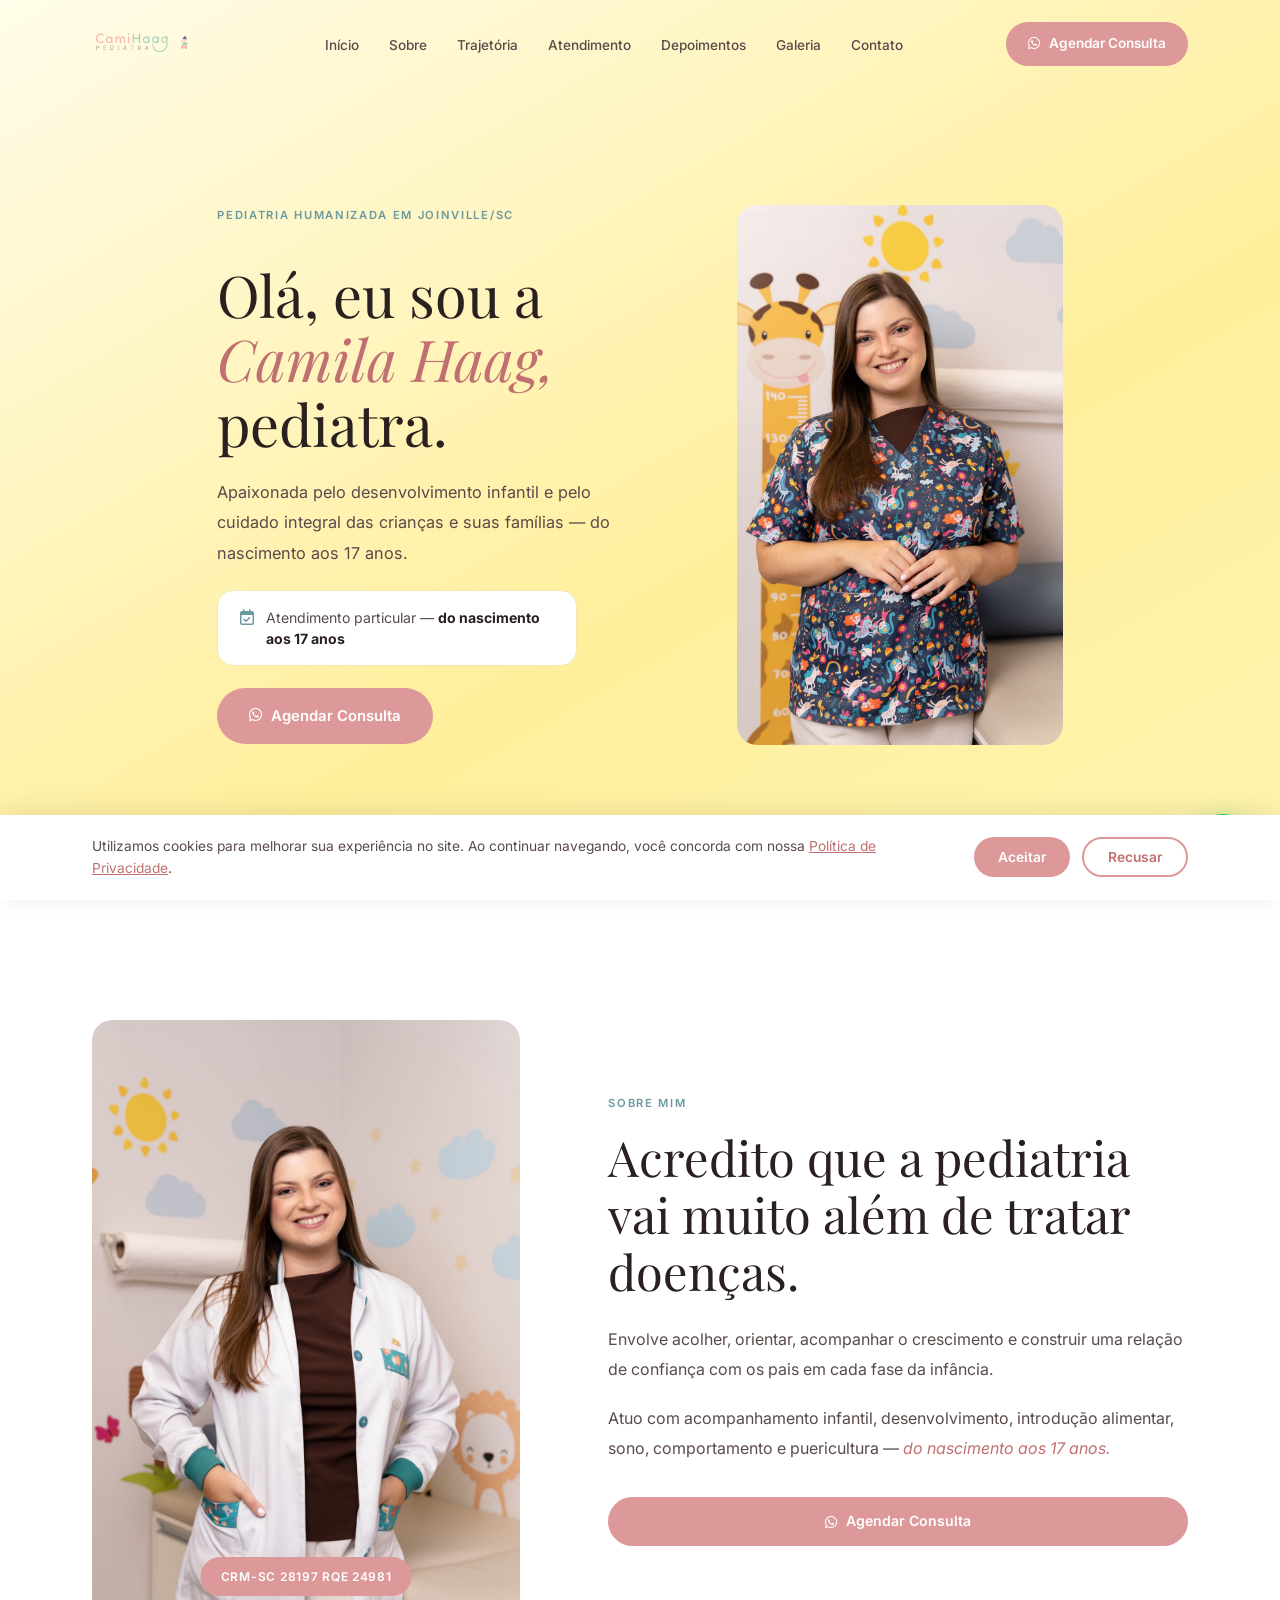
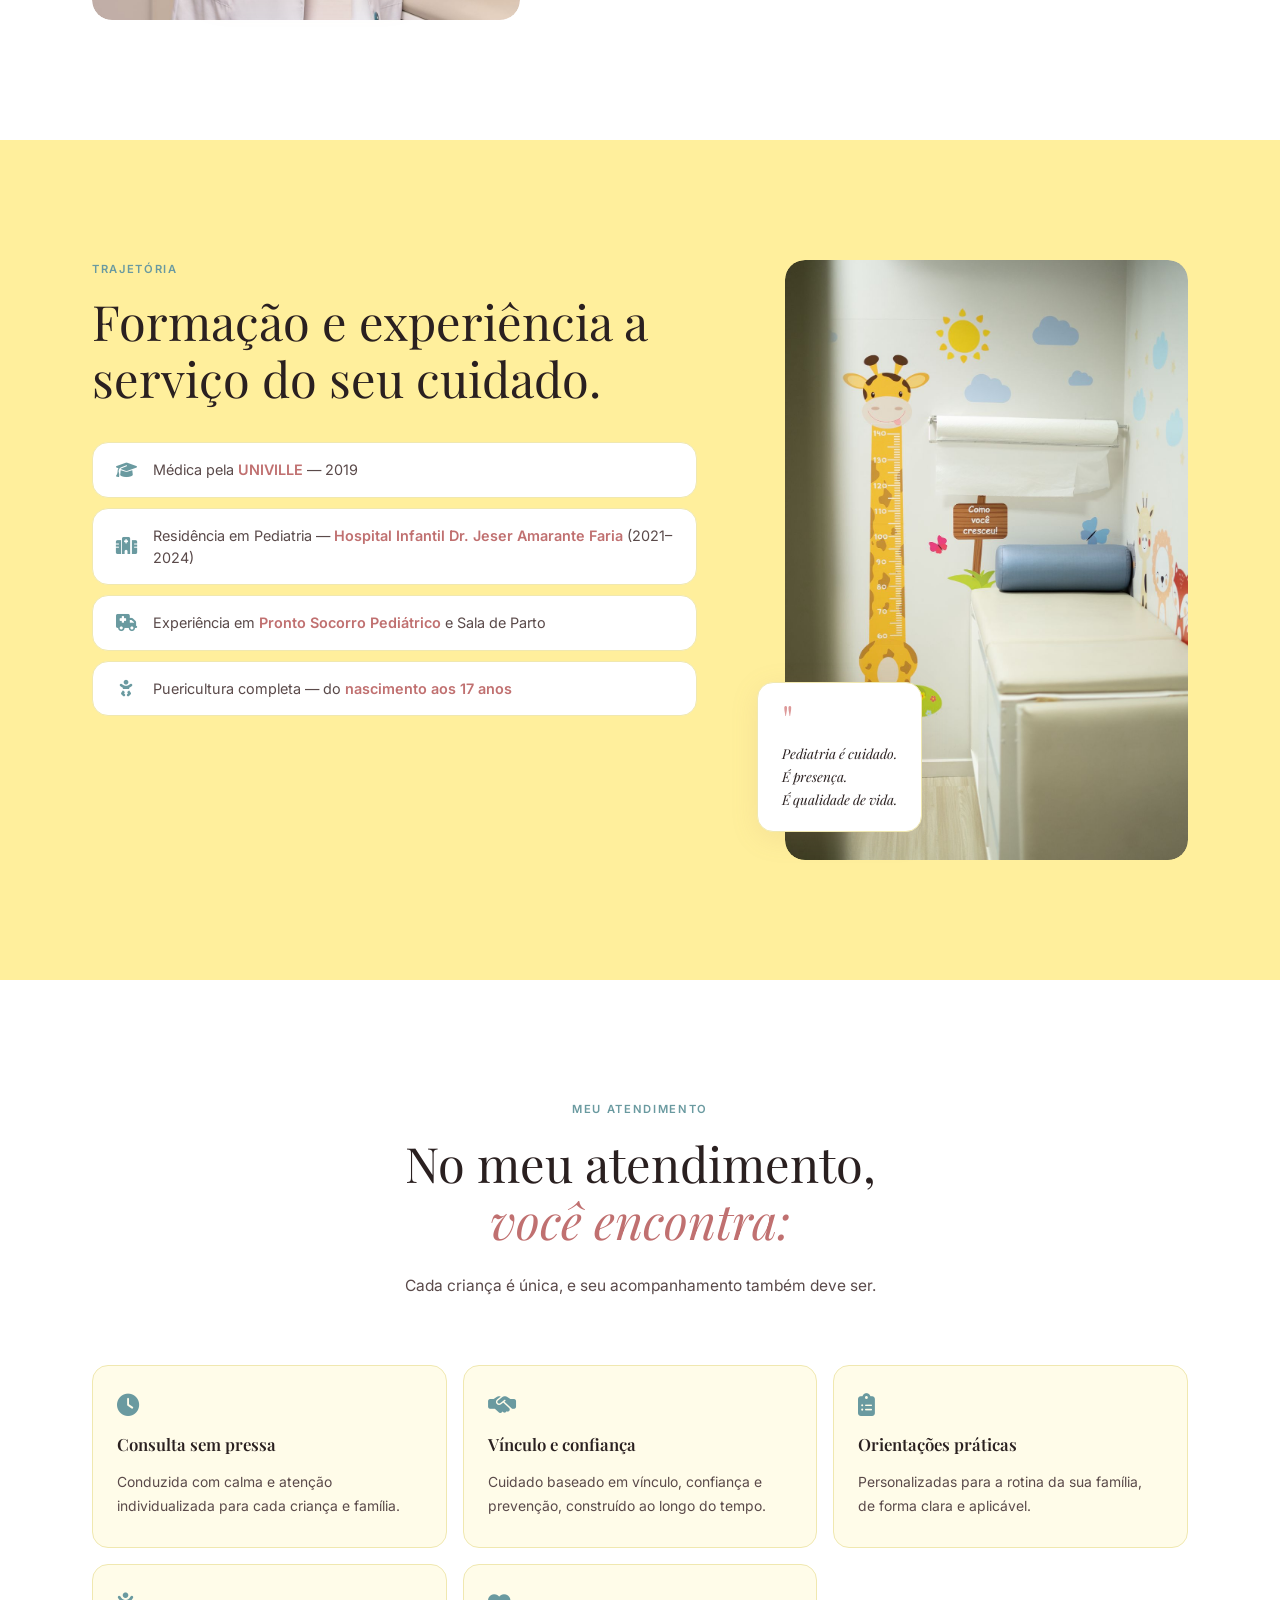
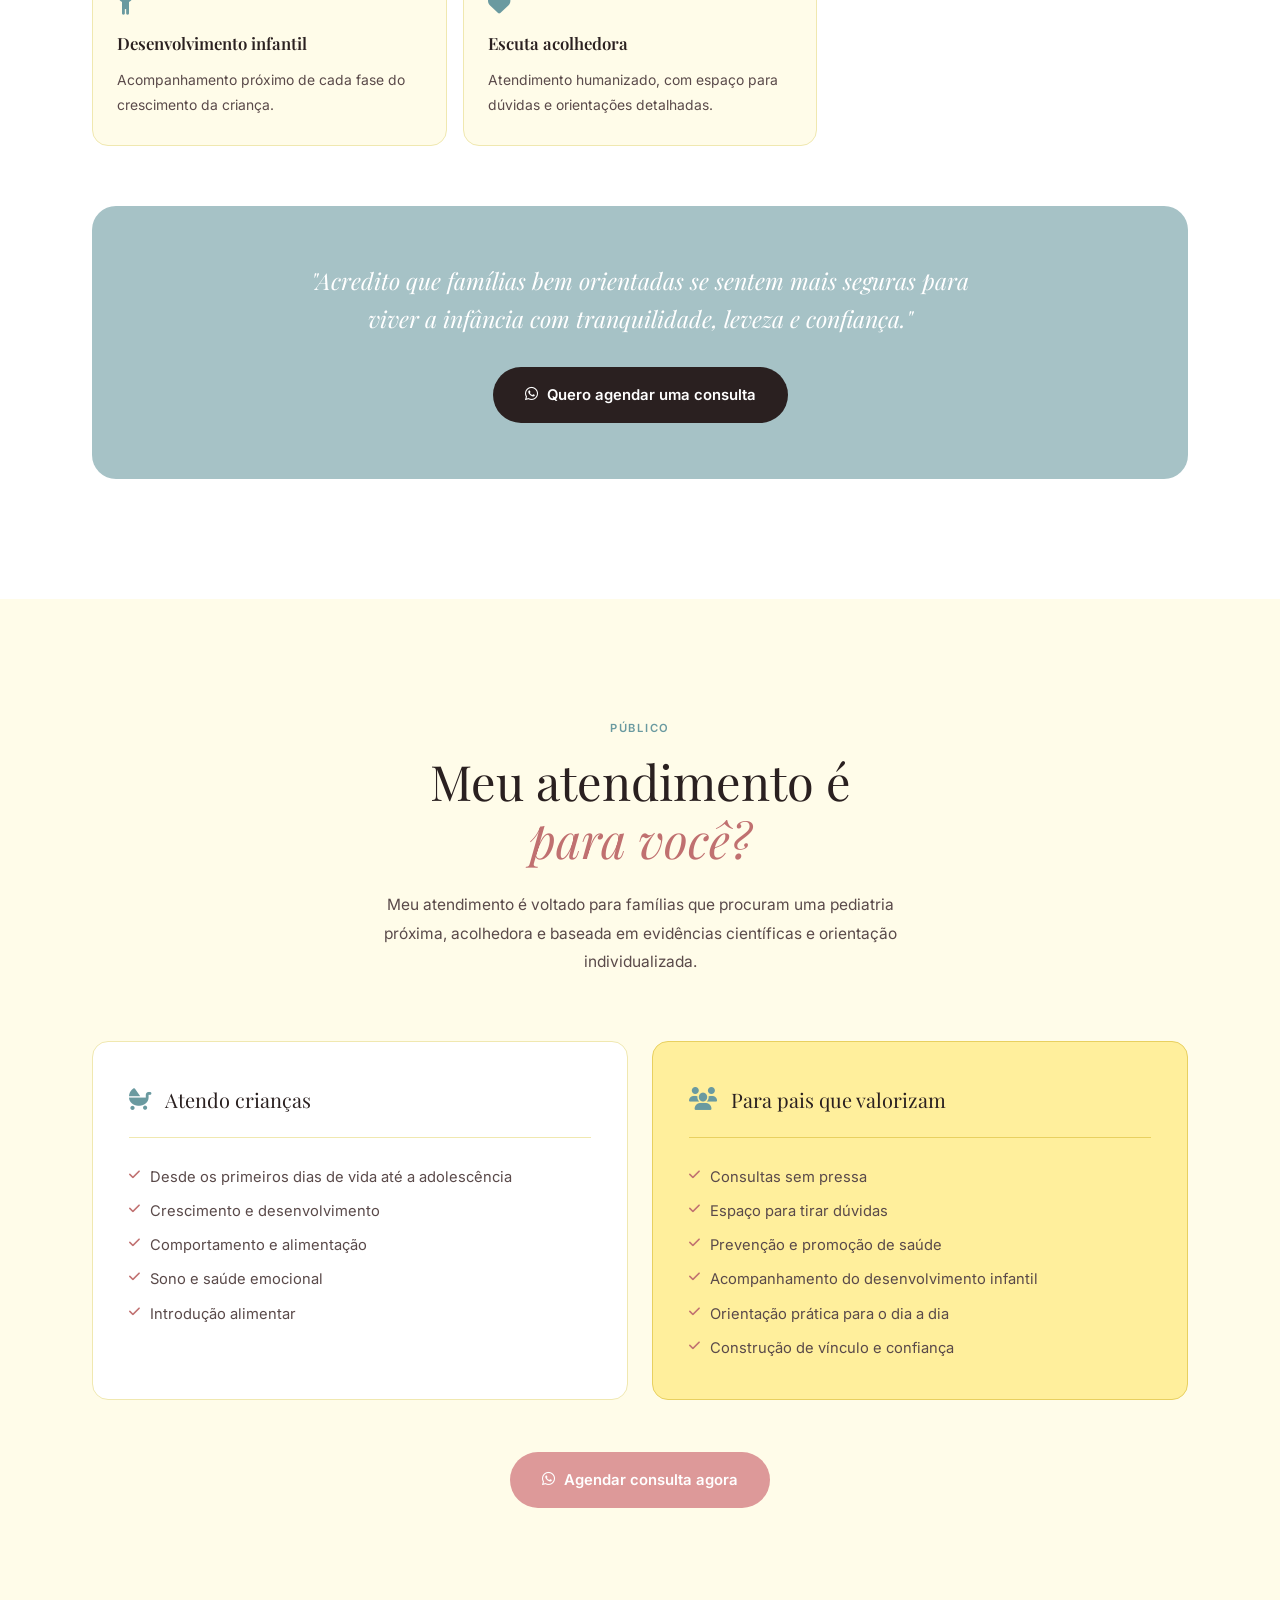
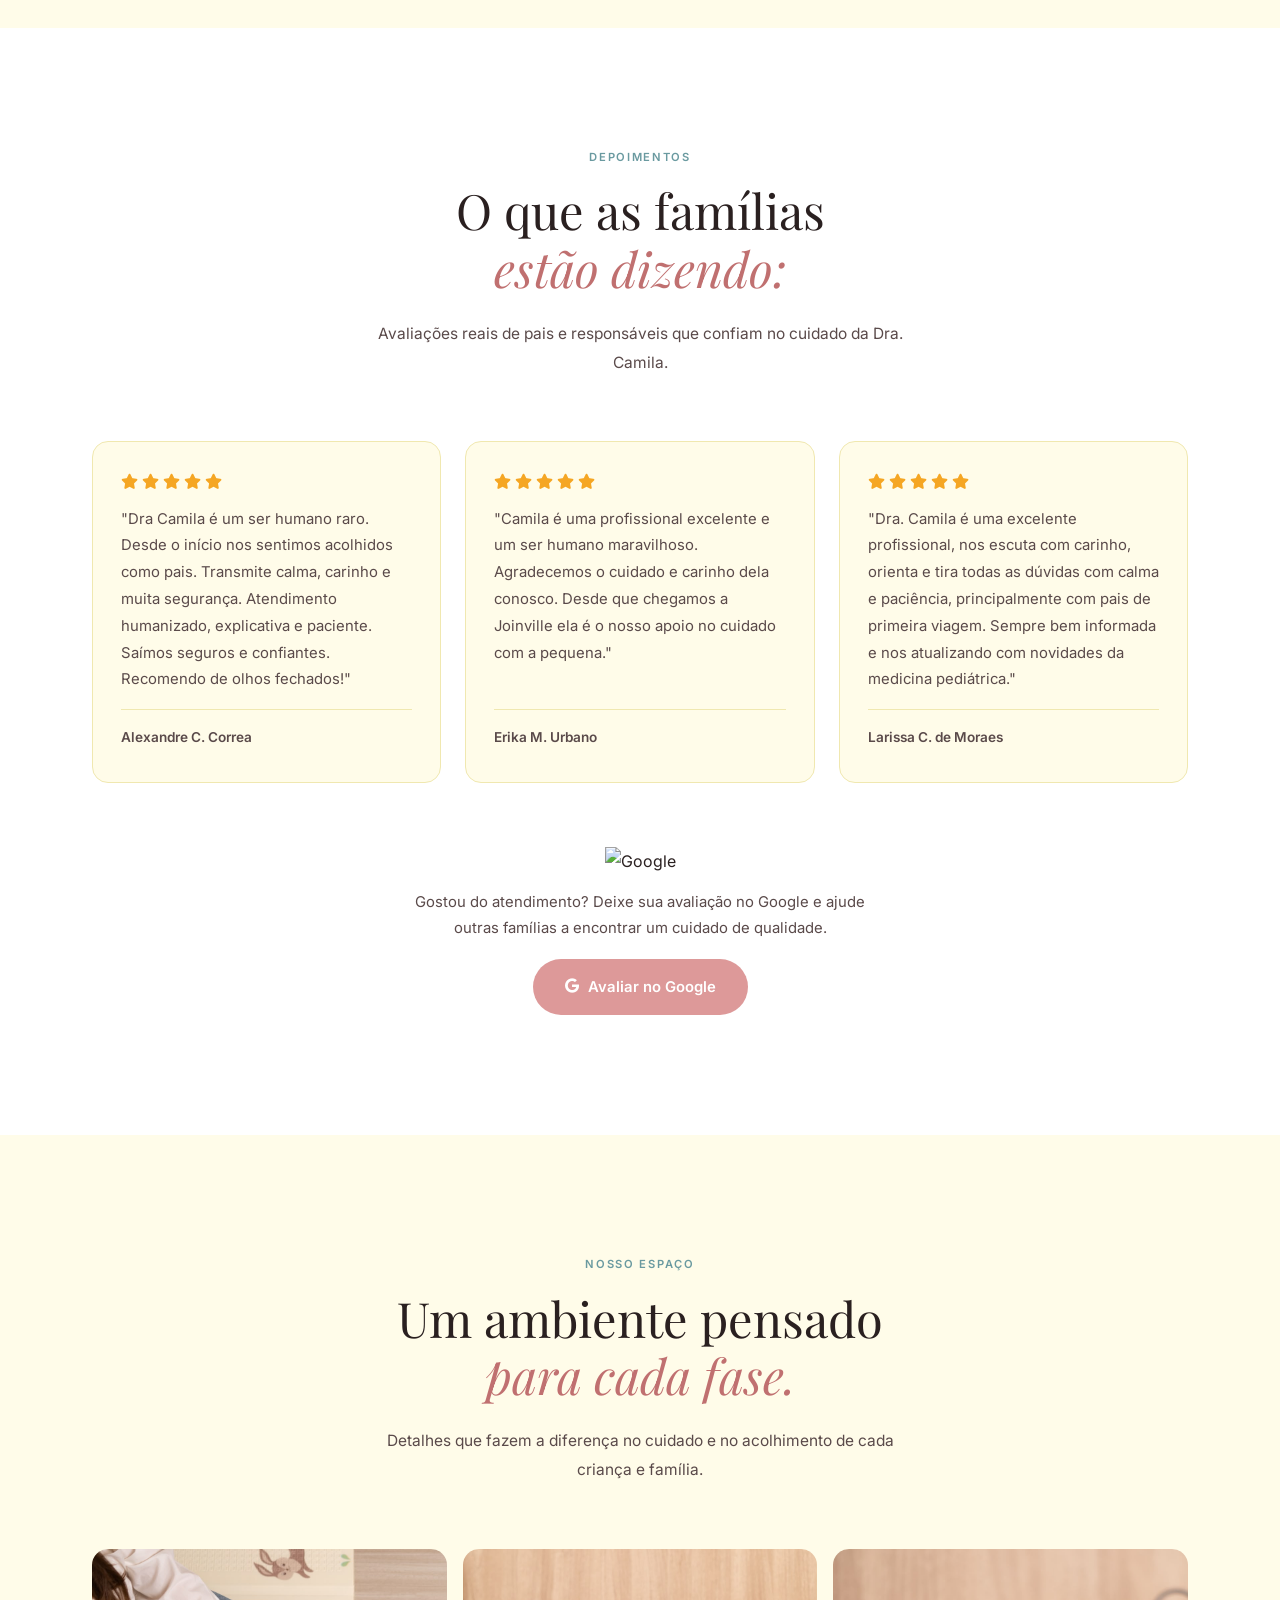
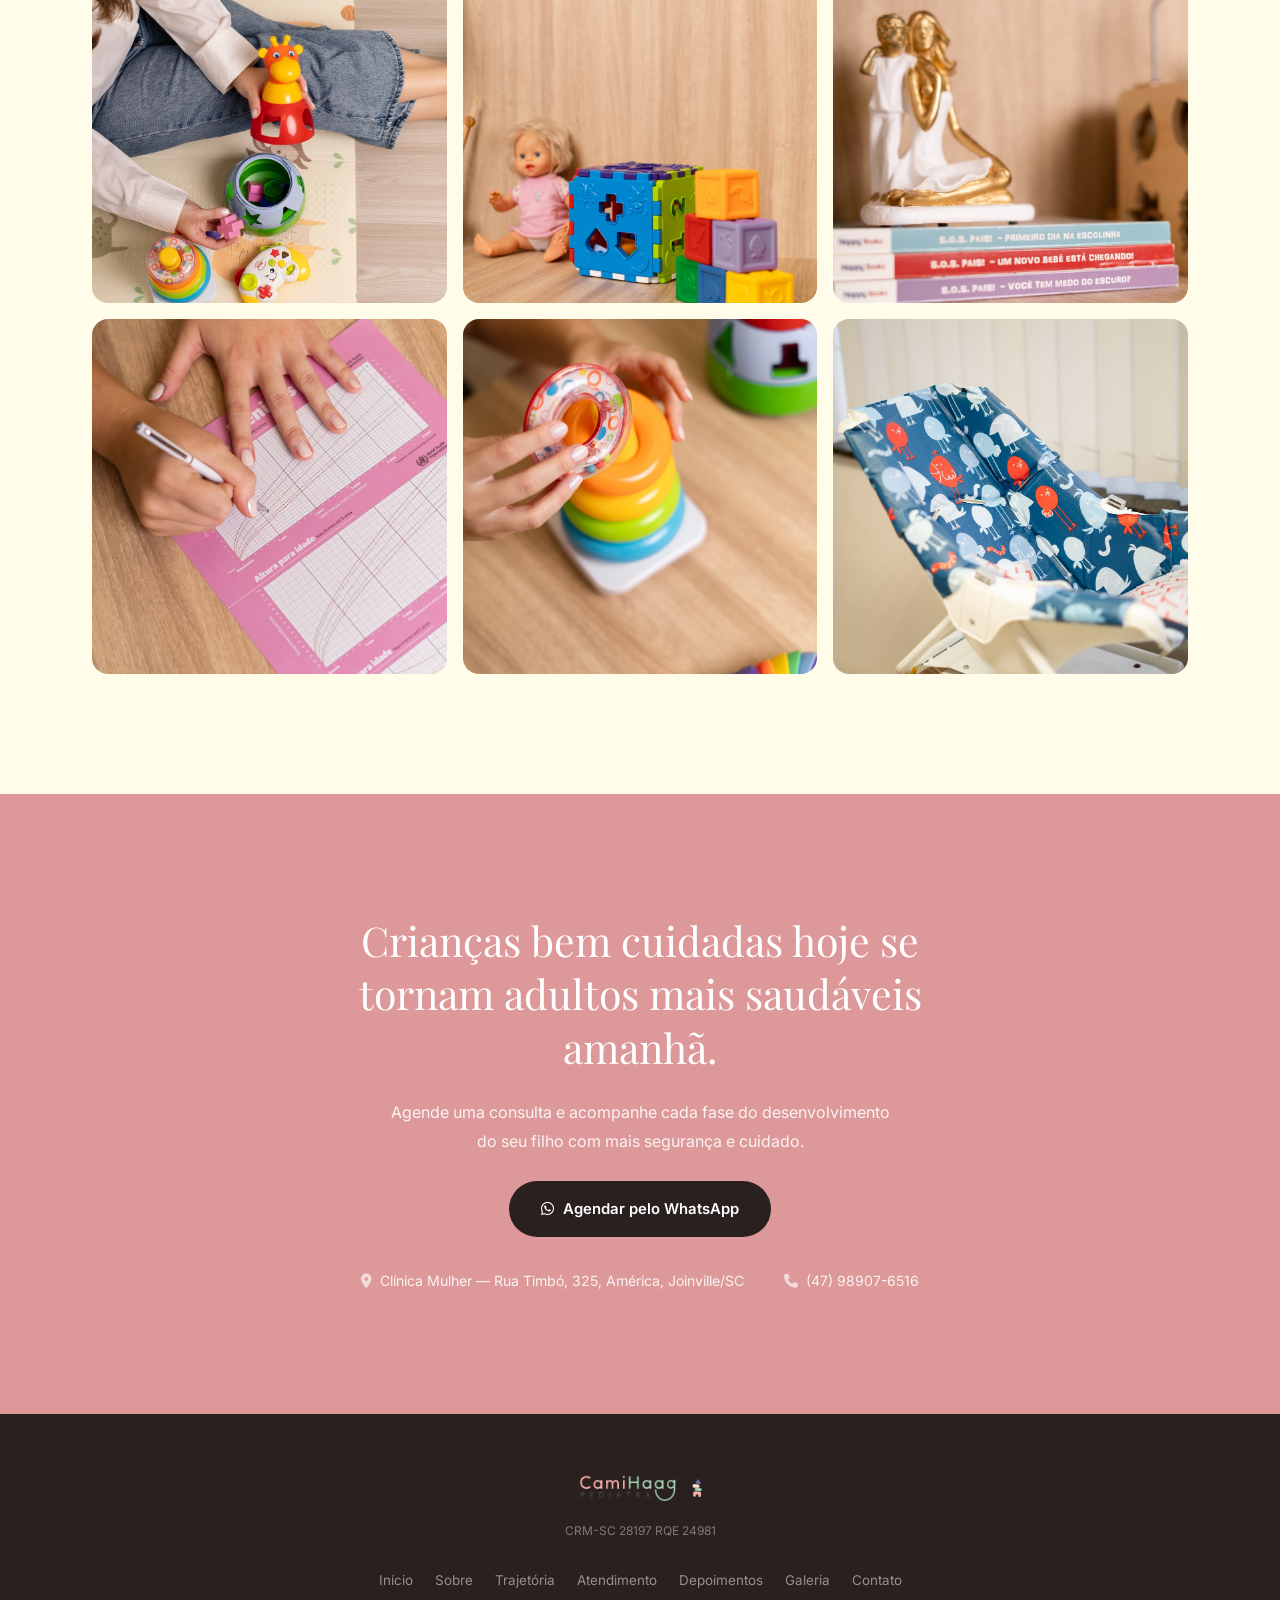
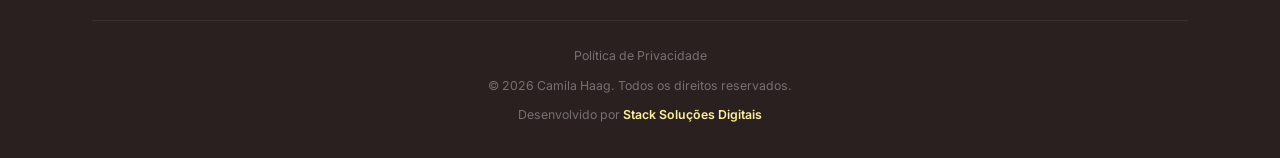
==== commit 576ae281: "ajuste depoimentos" ====
--- a/index.html
+++ b/index.html
@@ -237,8 +237,8 @@
             <i class="fa-solid fa-star"></i>
             <i class="fa-solid fa-star"></i>
           </div>
-          <p class="depoimento-texto">"A Dra. Camila é uma pediatra incrível! Desde o nascimento da minha filha, nos sentimos muito acolhidos. Ela explica tudo com calma, tira todas as dúvidas e transmite muita segurança. Super recomendo!"</p>
-          <span class="depoimento-nome">Ana Paula S.</span>
+          <p class="depoimento-texto">"Dra Camila é um ser humano raro. Desde o início nos sentimos acolhidos como pais. Transmite calma, carinho e muita segurança. Atendimento humanizado, explicativa e paciente. Saímos seguros e confiantes. Recomendo de olhos fechados!"</p>
+          <span class="depoimento-nome">Alexandre C. Correa</span>
         </div>
 
         <div class="depoimento-card" data-animate>
@@ -249,8 +249,8 @@
             <i class="fa-solid fa-star"></i>
             <i class="fa-solid fa-star"></i>
           </div>
-          <p class="depoimento-texto">"Profissional muito atenciosa e humana. A consulta foi sem pressa, ela ouviu tudo que eu tinha a dizer e orientou com muito carinho. Meu filho adorou! Já indicamos para todos os amigos."</p>
-          <span class="depoimento-nome">Marcos T.</span>
+          <p class="depoimento-texto">"Camila é uma profissional excelente e um ser humano maravilhoso. Agradecemos o cuidado e carinho dela conosco. Desde que chegamos a Joinville ela é o nosso apoio no cuidado com a pequena."</p>
+          <span class="depoimento-nome">Erika M. Urbano</span>
         </div>
 
         <div class="depoimento-card" data-animate>
@@ -261,8 +261,8 @@
             <i class="fa-solid fa-star"></i>
             <i class="fa-solid fa-star"></i>
           </div>
-          <p class="depoimento-texto">"Finalmente encontrei uma pediatra que trata a criança de verdade, com atenção e cuidado. A Dra. Camila é detalhista, explica cada etapa do desenvolvimento e nos deixa muito tranquilos. Excelente profissional!"</p>
-          <span class="depoimento-nome">Fernanda L.</span>
+          <p class="depoimento-texto">"Dra. Camila é uma excelente profissional, nos escuta com carinho, orienta e tira todas as dúvidas com calma e paciência, principalmente com pais de primeira viagem. Sempre bem informada e nos atualizando com novidades da medicina pediátrica."</p>
+          <span class="depoimento-nome">Larissa C. de Moraes</span>
         </div>
 
       </div>
